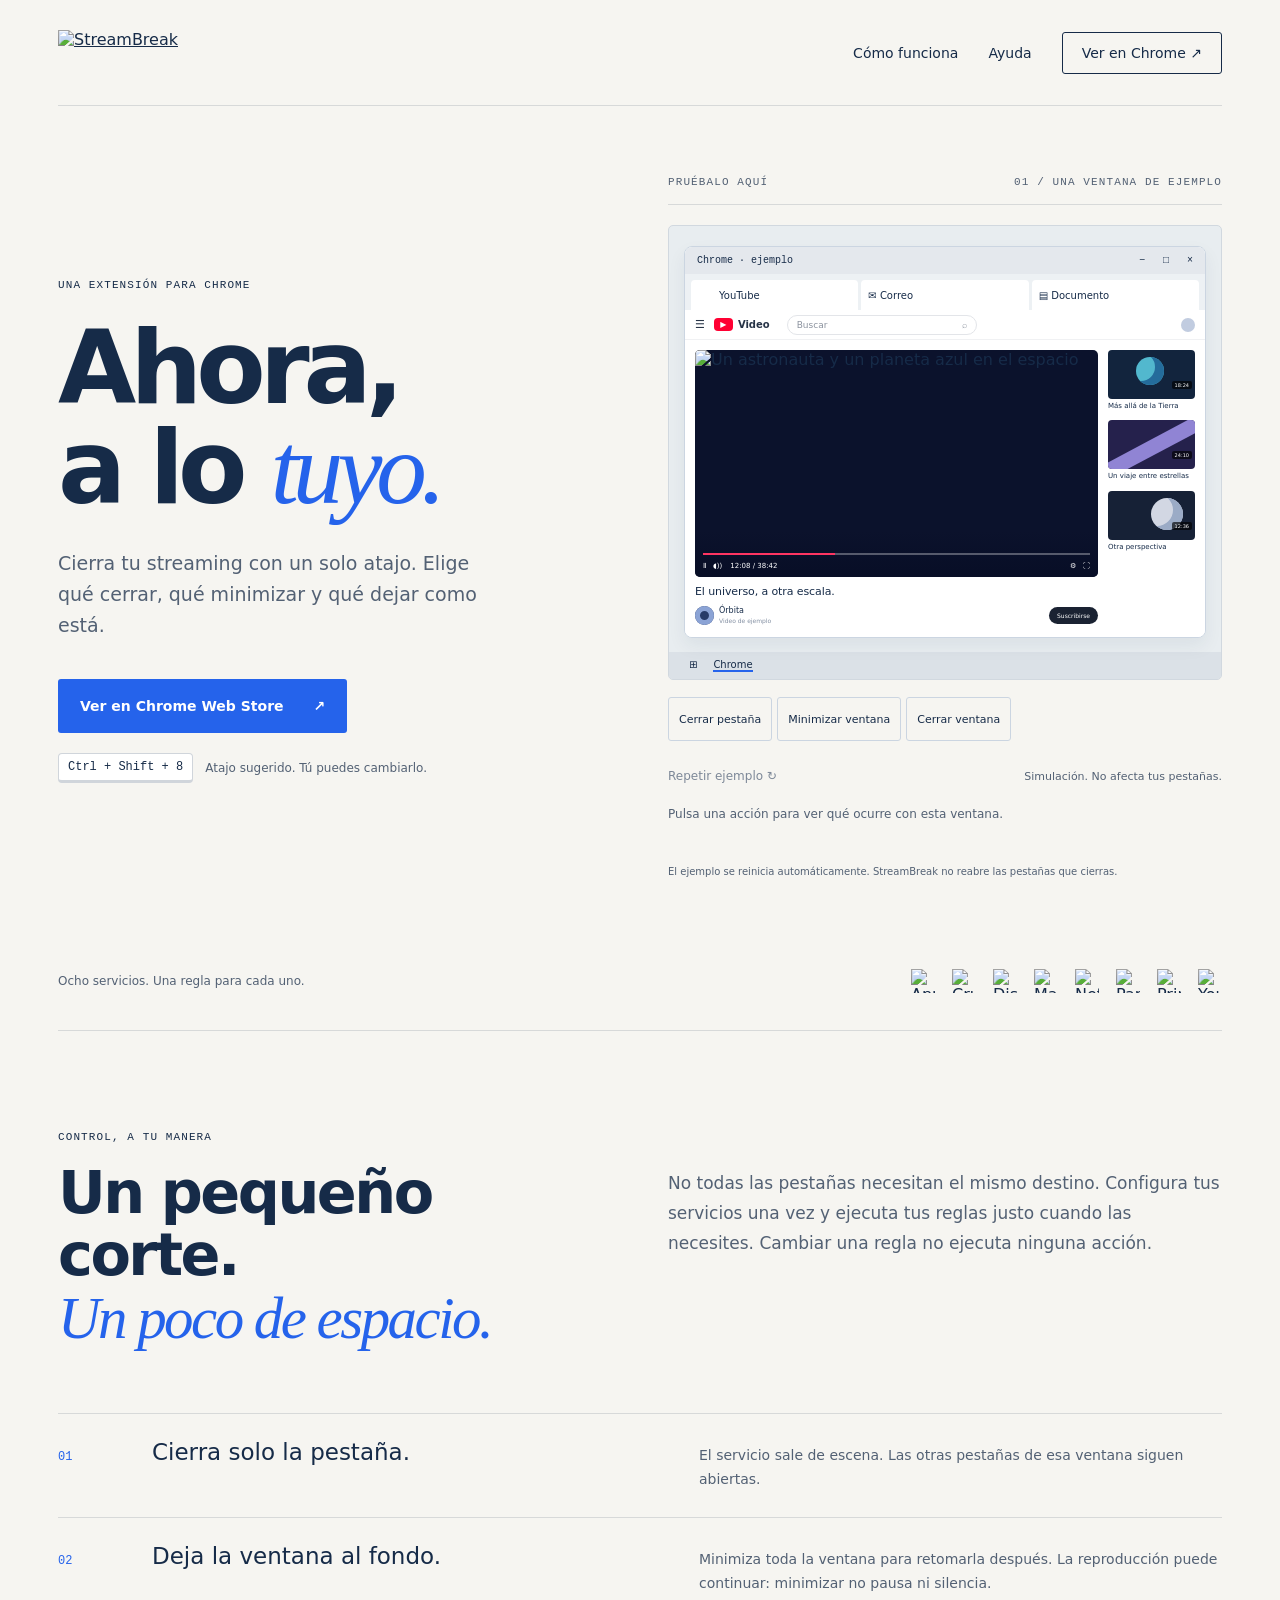
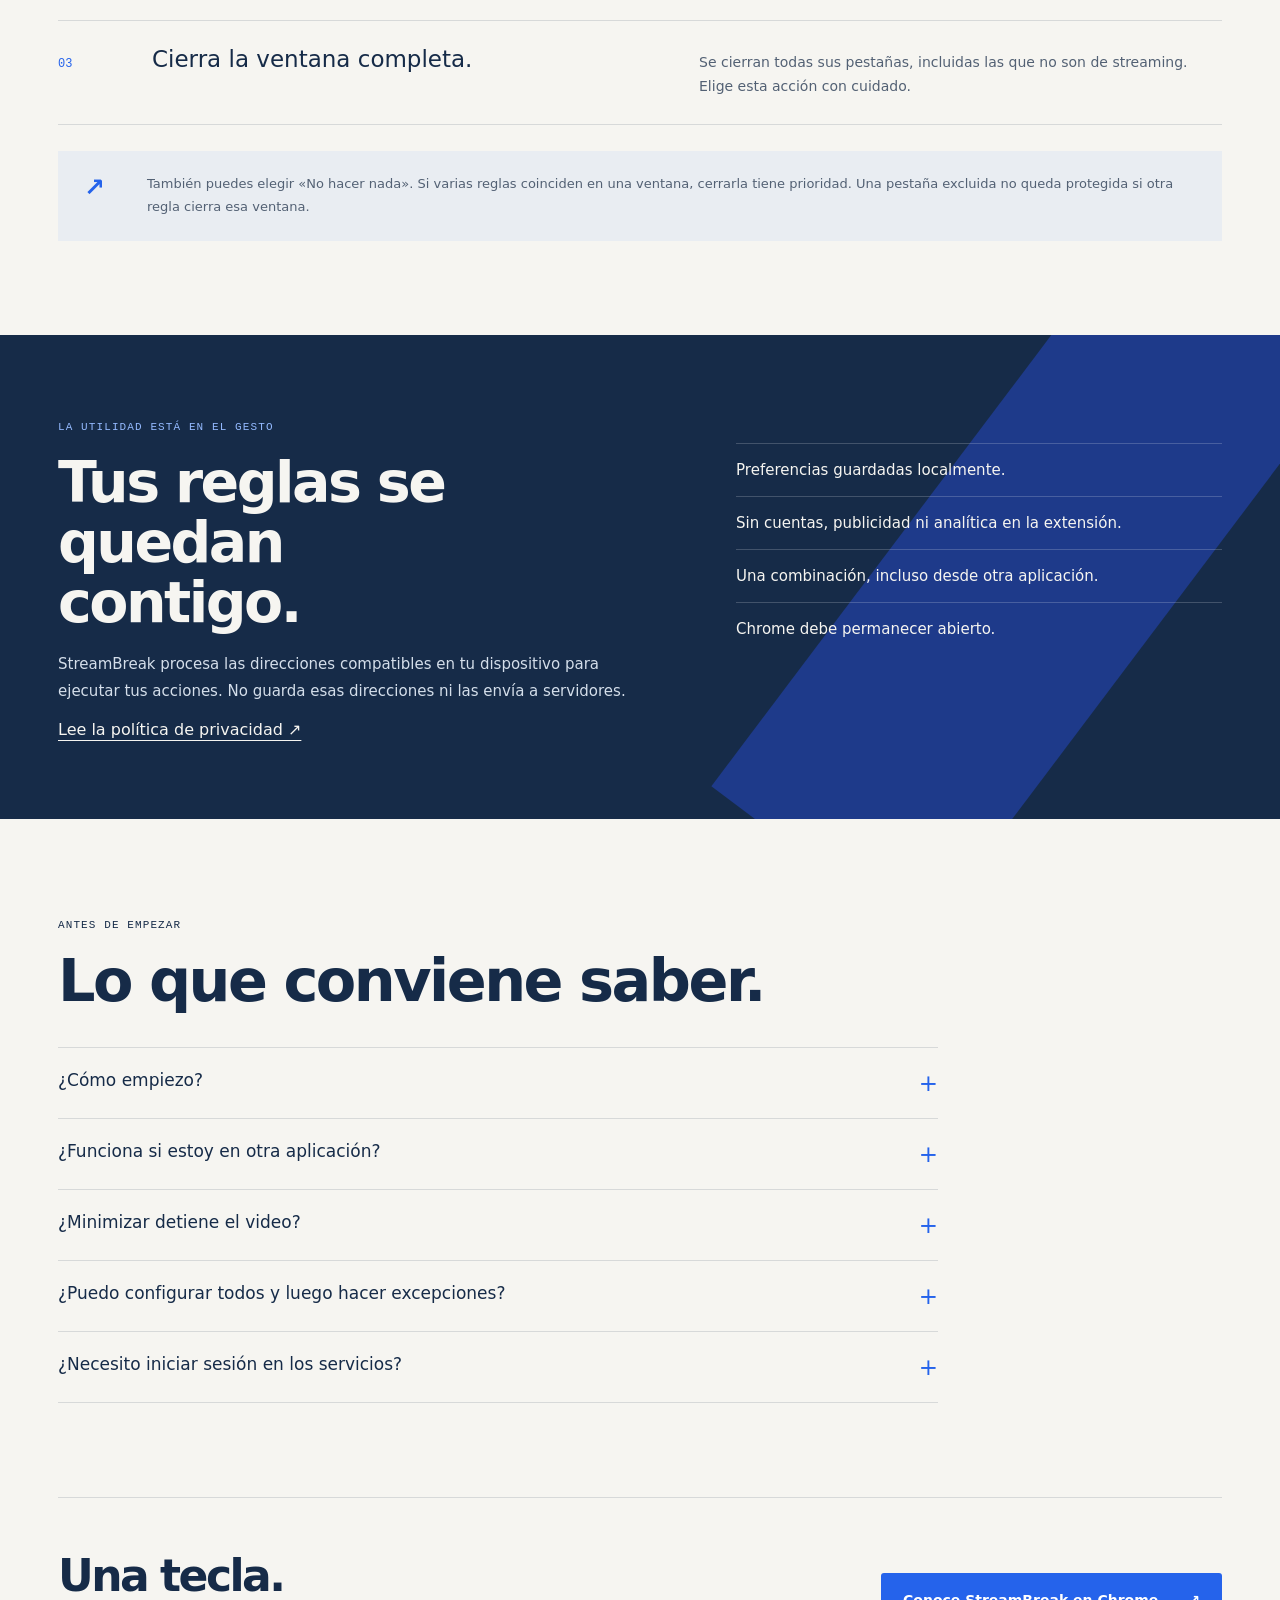
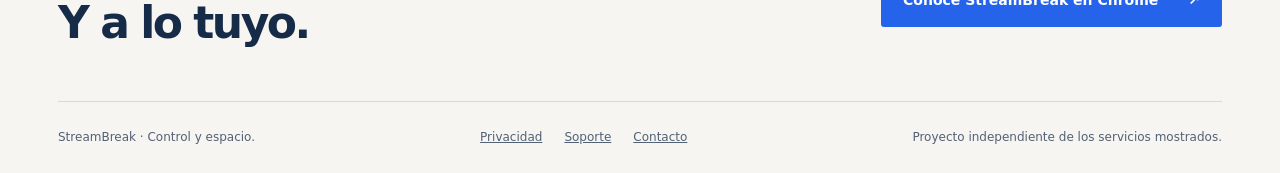
==== index.html @ 2e1f5b07 "Add files via upload" ====
<!doctype html><html lang="es"><head><meta charset="utf-8"><meta name="viewport" content="width=device-width,initial-scale=1"><title>StreamBreak, cierra tu streaming con un solo atajo</title><meta name="description" content="Configura qué pestañas de streaming cerrar y qué ventanas minimizar. Ejecuta tus reglas con un solo atajo en Chrome."><meta property="og:title" content="StreamBreak. Ahora, a lo tuyo."><meta property="og:description" content="Cierra tu streaming con un solo atajo. Tú decides qué pasa con cada servicio."><meta property="og:type" content="website"><meta property="og:image" content="https://streambreak.ripelinden2.chatgpt.site/assets/social.png"><link rel="canonical" href="https://streambreak.ripelinden2.chatgpt.site/"><link rel="icon" href="/assets/favicon.svg" type="image/svg+xml"><link rel="stylesheet" href="/styles.css"><script src="/app.js" defer></script></head><body><a class="skip" href="#contenido">Saltar al contenido</a><div class="wrap"><header class="nav"><a class="brand" href="/" aria-label="StreamBreak, inicio"><img src="/assets/logo.png" width="1200" height="206" alt="StreamBreak"></a><nav class="nav-links" aria-label="Navegación principal"><a href="#como-funciona">Cómo funciona</a><a href="/soporte/">Ayuda</a><a class="nav-cta" href="https://chromewebstore.google.com/detail/streambreak/hneagebokajjgkgkiedidfomepabjmfc?hl=es" target="_blank" rel="noopener">Ver en Chrome ↗</a></nav></header><main id="contenido"><section class="hero"><div><span class="eyebrow">Una extensión para Chrome</span><h1>Ahora,<br>a lo <em>tuyo.</em></h1><p class="lead">Cierra tu streaming con un solo atajo. Elige qué cerrar, qué minimizar y qué dejar como está.</p><a class="cta" href="https://chromewebstore.google.com/detail/streambreak/hneagebokajjgkgkiedidfomepabjmfc?hl=es" target="_blank" rel="noopener">Ver en Chrome Web Store <span aria-hidden="true">↗</span></a><div class="keyline"><kbd>Ctrl + Shift + 8</kbd><span>Atajo sugerido. Tú puedes cambiarlo.</span></div></div><div class="demo" aria-label="Demostración ilustrativa de las acciones"><div class="demo-caption"><span class="eyebrow">Pruébalo aquí</span><span class="eyebrow">01 / una ventana de ejemplo</span></div><div class="stage" id="stage"><div class="browser-window"><div class="browser-top"><span>Chrome · ejemplo</span><span aria-hidden="true">− &nbsp; □ &nbsp; ×</span></div><div class="browser-tabs"><span class="stream-tab"><img src="/assets/services/youtube.png" alt="">YouTube</span><span>✉ Correo</span><span>▤ Documento</span></div><div class="browser-content"><div class="watch-ui"><div class="watch-toolbar" aria-hidden="true"><span class="watch-menu">☰</span><span class="watch-mark">▶</span><b>Video</b><span class="watch-search">Buscar <i>⌕</i></span><span class="watch-avatar"></span></div><div class="watch-layout"><div class="watch-main"><div class="video-player" role="img" aria-label="Ilustración estática de un video sobre el espacio"><img class="space-scene" src="/assets/space-scene.svg" alt="Un astronauta y un planeta azul en el espacio"><div class="player-controls" aria-hidden="true"><span class="playback-progress"></span><div><span>Ⅱ &nbsp; ◖))</span><span>12:08 / 38:42</span><span class="player-settings">⚙ &nbsp; ⛶</span></div></div></div><strong class="video-title">El universo, a otra escala.</strong><div class="video-channel"><span class="channel-avatar"></span><span>Órbita <small>Video de ejemplo</small></span><span class="subscribe">Suscribirse</span></div></div><div class="recommendations" aria-hidden="true"><div><span class="mini-thumb planet-thumb"></span><b>Más allá de la Tierra</b><small>18:24</small></div><div><span class="mini-thumb wave-thumb"></span><b>Un viaje entre estrellas</b><small>24:10</small></div><div><span class="mini-thumb moon-thumb"></span><b>Otra perspectiva</b><small>12:36</small></div></div></div></div><div class="mail-ui"><div class="mail-top"><span class="mail-icon">✉</span><b>Tu correo</b><span>Buscar en el correo</span></div><div class="mail-message"><span></span><div><b>Tu día sigue aquí.</b><p>El correo y el documento permanecen abiertos.</p></div></div><div class="mail-line"></div><div class="mail-line short"></div><div class="mail-line"></div></div></div></div><div class="stage-closed">Se cerró la ventana completa.</div><div class="stage-bar"><span aria-hidden="true">⊞</span><span class="chrome-dot">Chrome</span></div></div><div class="demo-actions" role="group" aria-label="Elige una acción de ejemplo"><button type="button" data-action="closeTabs" aria-pressed="false">Cerrar pestaña</button><button type="button" data-action="minimize" aria-pressed="false">Minimizar ventana</button><button type="button" data-action="closeWindows" aria-pressed="false">Cerrar ventana</button></div><div class="demo-run"><button id="replay-action" type="button" disabled>Repetir ejemplo ↻</button><span>Simulación. No afecta tus pestañas.</span></div><p id="demo-result" role="status" aria-live="polite">Pulsa una acción para ver qué ocurre con esta ventana.</p><p class="demo-reset-help">El ejemplo se reinicia automáticamente. StreamBreak no reabre las pestañas que cierras.</p></div></section><div class="service-line"><p>Ocho servicios. Una regla para cada uno.</p><div class="service-icons" aria-label="Servicios compatibles"><img src="/assets/services/apple.png" alt="Apple TV+" title="Apple TV+"><img src="/assets/services/crunchyroll.png" alt="Crunchyroll" title="Crunchyroll"><img src="/assets/services/disney.png" alt="Disney+" title="Disney+"><img src="/assets/services/max.png" alt="Max / HBO Max" title="Max / HBO Max"><img src="/assets/services/netflix.png" alt="Netflix" title="Netflix"><img src="/assets/services/paramount.png" alt="Paramount+" title="Paramount+"><img src="/assets/services/prime.png" alt="Prime Video" title="Prime Video"><img src="/assets/services/youtube.png" alt="YouTube" title="YouTube"></div></div><section class="section" id="como-funciona"><div class="section-title"><div><span class="eyebrow">Control, a tu manera</span><h2>Un pequeño corte.<br><em>Un poco de espacio.</em></h2></div><p>No todas las pestañas necesitan el mismo destino. Configura tus servicios una vez y ejecuta tus reglas justo cuando las necesites. Cambiar una regla no ejecuta ninguna acción.</p></div><div class="rule-list"><div class="rule"><span class="number">01</span><h3>Cierra solo la pestaña.</h3><p>El servicio sale de escena. Las otras pestañas de esa ventana siguen abiertas.</p></div><div class="rule"><span class="number">02</span><h3>Deja la ventana al fondo.</h3><p>Minimiza toda la ventana para retomarla después. La reproducción puede continuar: minimizar no pausa ni silencia.</p></div><div class="rule"><span class="number">03</span><h3>Cierra la ventana completa.</h3><p>Se cierran todas sus pestañas, incluidas las que no son de streaming. Elige esta acción con cuidado.</p></div></div><aside class="honesty"><b aria-hidden="true">↗</b><p>También puedes elegir «No hacer nada». Si varias reglas coinciden en una ventana, cerrarla tiene prioridad. Una pestaña excluida no queda protegida si otra regla cierra esa ventana.</p></aside></section></main></div><section class="dark-band" aria-labelledby="privacy-title"><div class="wrap dark-inner"><div><span class="eyebrow">La utilidad está en el gesto</span><h2 id="privacy-title">Tus reglas se quedan contigo.</h2><p>StreamBreak procesa las direcciones compatibles en tu dispositivo para ejecutar tus acciones. No guarda esas direcciones ni las envía a servidores.</p><a href="/privacidad/">Lee la política de privacidad ↗</a></div><ul class="privacy-points"><li>Preferencias guardadas localmente.</li><li>Sin cuentas, publicidad ni analítica en la extensión.</li><li>Una combinación, incluso desde otra aplicación.</li><li>Chrome debe permanecer abierto.</li></ul></div></section><div class="wrap"><section class="section faq" aria-labelledby="faq-title"><span class="eyebrow">Antes de empezar</span><h2 id="faq-title">Lo que conviene saber.</h2><details><summary>¿Cómo empiezo?</summary><p>Instala StreamBreak desde Chrome Web Store, abre su configuración y elige al menos una acción. Inicialmente los servicios están en «No hacer nada». Las reglas se guardan automáticamente. Después usa «Ejecutar ahora» o tu atajo.</p></details><details><summary>¿Funciona si estoy en otra aplicación?</summary><p>Sí, con el atajo configurado como «Global» en Chrome. Desde StreamBreak pulsa «Cambiar en Chrome», busca la extensión y revisa la combinación y su alcance. Chrome tiene que seguir abierto y la combinación no debe estar ocupada por otro programa.</p></details><details><summary>¿Minimizar detiene el video?</summary><p>No. Minimizar oculta la ventana, pero no pausa ni silencia la reproducción. Para cerrar las pestañas del servicio, elige «Cerrar pestañas».</p></details><details><summary>¿Puedo configurar todos y luego hacer excepciones?</summary><p>Sí. «Aplicar a los 8» reemplaza las reglas actuales por una acción común. Después puedes ajustar cada servicio. «Deshacer» restaura el cambio general y conserva los ajustes individuales posteriores.</p></details><details><summary>¿Necesito iniciar sesión en los servicios?</summary><p>No para configurar ni probar StreamBreak. La extensión identifica servicios por sus direcciones, aunque no se esté reproduciendo un video. Para ver contenido, cada servicio mantiene sus propios requisitos.</p></details></section><section class="final"><h2>Una tecla.<br>Y a lo tuyo.</h2><a class="cta" href="https://chromewebstore.google.com/detail/streambreak/hneagebokajjgkgkiedidfomepabjmfc?hl=es" target="_blank" rel="noopener">Conoce StreamBreak en Chrome <span aria-hidden="true">↗</span></a></section><footer class="footer"><span>StreamBreak · Control y espacio.</span><nav aria-label="Información"><a href="/privacidad/">Privacidad</a><a href="/soporte/">Soporte</a><a href="mailto:josue.luna.gamboa@gmail.com">Contacto</a></nav><span>Proyecto independiente de los servicios mostrados.</span></footer></div></body></html>
---- styles.css ----
:root{--paper:#f6f5f1;--ink:#162b48;--muted:#536174;--blue:#2563eb;--line:#d7d9d9;--white:#fff;--max:1240px;font-family:Inter,"Segoe UI",system-ui,sans-serif;color:var(--ink);background:var(--paper);font-synthesis:none}*{box-sizing:border-box}html{scroll-behavior:smooth;scroll-padding-top:24px}body{margin:0}a{color:inherit}button{font:inherit;cursor:pointer}a:focus-visible,button:focus-visible,summary:focus-visible{outline:3px solid #2563eb;outline-offset:5px}.wrap{max-width:var(--max);margin:auto;padding-inline:38px}.skip{position:fixed;left:15px;top:-70px;z-index:20;padding:14px;background:white}.skip:focus{top:15px}.nav{min-height:106px;display:flex;align-items:center;justify-content:space-between;gap:24px;border-bottom:1px solid var(--line)}.brand{display:block}.brand img{display:block;width:260px;height:auto}.nav-links{display:flex;gap:30px;align-items:center;font-size:14px}.nav-links a{text-decoration:none}.nav-links a:hover{text-decoration:underline}.nav-links .nav-cta{border:1px solid var(--ink);padding:12px 19px;border-radius:3px}.eyebrow{font-family:ui-monospace,monospace;letter-spacing:1.1px;text-transform:uppercase;font-size:11px;font-weight:500}.hero{padding:70px 0 58px;display:grid;grid-template-columns:1fr 1fr;gap:56px;align-items:center}.hero h1{font-size:clamp(60px,7.9vw,108px);letter-spacing:-6px;line-height:.99;font-weight:650;margin:26px 0 28px}.hero h1 em{font-family:Georgia,serif;font-weight:400;color:var(--blue)}.lead{font-size:19px;line-height:1.65;max-width:435px;color:var(--muted)}.cta{display:inline-flex;align-items:center;justify-content:center;gap:30px;background:var(--blue);color:white;text-decoration:none;padding:18px 22px;font-size:14px;font-weight:600;border-radius:3px;min-height:54px}.hero .cta{margin-top:18px}.cta:hover{background:#1e40af}.small{font-size:12px;line-height:1.65;color:var(--muted)}.keyline{margin-top:20px;display:flex;align-items:center;gap:12px;font-size:12px;color:var(--muted)}kbd{font:12px ui-monospace,monospace;padding:6px 9px;background:white;border:1px solid #d0d5db;border-bottom-width:3px;border-radius:4px;color:var(--ink)}.demo{position:relative;min-width:0}.demo-caption{display:flex;justify-content:space-between;border-bottom:1px solid var(--line);padding-bottom:16px;margin-bottom:20px;color:var(--muted)}.stage{height:326px;position:relative;overflow:hidden;border:1px solid #d1d8df;background:#e8edf0;padding:25px 20px 42px;border-radius:5px}.browser-window{position:relative;background:#fff;border:1px solid #cbd5e1;height:250px;border-radius:8px;overflow:hidden;transform-origin:center bottom;transition:transform .6s,opacity .6s;z-index:2;box-shadow:0 8px 18px #162b4810}.browser-top{height:27px;padding:8px 12px;font:10px ui-monospace,monospace;background:#e4e8ed;display:flex;justify-content:space-between}.browser-tabs{display:flex;gap:3px;padding:6px 6px 0;background:#edf1f4;height:36px}.browser-tabs span{background:white;border-radius:4px 4px 0 0;flex:1;display:flex;align-items:center;gap:7px;padding:7px;font-size:10px;white-space:nowrap;overflow:hidden}.browser-tabs img{width:14px;height:14px;object-fit:contain}.browser-content{padding:30px 20px;display:flex;align-items:center;gap:20px}.poster{width:92px;height:105px;background:#162b48;position:relative;flex-shrink:0;overflow:hidden}.poster:before,.poster:after{content:'';position:absolute;width:100px;height:36px;background:#60a5fa;transform:rotate(-36deg);left:-25px;top:20px}.poster:after{background:#2563eb;left:28px;top:64px}.browser-content strong{font-size:20px;line-height:1.3;font-weight:500}.browser-content p{font-size:11px;color:var(--muted)}.stage-bar{position:absolute;bottom:0;left:0;width:100%;height:27px;background:#dbe1e7;font-size:10px;padding:7px 20px;display:flex;gap:16px}.chrome-dot{border-bottom:2px solid #2563eb;padding-bottom:2px}.stage-closed{position:absolute;inset:130px 0 auto;text-align:center;color:var(--muted);opacity:0;transition:opacity .3s}.stage[data-done=closeTabs] .stream-tab{display:none}.stage[data-done=closeTabs] .poster{background:#e8edf0}.stage[data-done=closeTabs] .poster:before,.stage[data-done=closeTabs] .poster:after{display:none}.stage[data-done=minimize] .browser-window{transform:translateY(170px) scale(.15);opacity:0}.stage[data-done=closeWindows] .browser-window{opacity:0;transform:scale(.94);pointer-events:none}.stage[data-done=closeWindows] .chrome-dot{visibility:hidden}.stage[data-done=closeWindows] .stage-closed{opacity:1}.demo-actions{display:flex;gap:5px;margin-top:17px;flex-wrap:wrap}.demo-actions button{border:1px solid #cbd5e1;background:transparent;color:var(--ink);padding:10px;font-size:11px;min-height:40px;border-radius:3px}.demo-actions button[aria-pressed=true]{background:var(--ink);color:white;border-color:var(--ink)}.demo-run{display:flex;align-items:center;justify-content:space-between;margin-top:13px;gap:14px}.demo-run button{border:0;background:none;text-decoration:underline;text-underline-offset:4px;color:var(--blue);font-size:12px;min-height:44px;padding:8px 0}.demo-run span{font-size:11px;color:var(--muted)}#demo-result{min-height:51px;font-size:12px;line-height:1.6;color:var(--muted);margin:7px 0 0}.service-line{padding:24px 0 30px;display:flex;align-items:center;justify-content:space-between;gap:24px;border-bottom:1px solid var(--line)}.service-icons{display:flex;gap:17px;align-items:center;flex-wrap:wrap}.service-icons img{width:24px;height:24px;object-fit:contain}.service-line p{font-size:12px;color:var(--muted)}.section{padding-block:94px}.section-title{display:grid;grid-template-columns:1fr 1fr;gap:56px;align-items:start;margin-bottom:45px}h2{font-size:clamp(36px,4.6vw,60px);line-height:1.06;letter-spacing:-2.5px;font-weight:550;margin:18px 0}h2 em{font-family:Georgia,serif;color:var(--blue);font-weight:400}.section-title p{font-size:17px;line-height:1.75;color:var(--muted);margin-top:44px}.rule-list{border-top:1px solid var(--line)}.rule{display:grid;grid-template-columns:70px 1fr 1fr;gap:24px;border-bottom:1px solid var(--line);padding:25px 0;align-items:baseline}.rule .number{font:12px ui-monospace,monospace;color:var(--blue)}.rule h3{font-size:23px;font-weight:500;margin:0}.rule p{font-size:14px;line-height:1.7;color:var(--muted);margin:0}.honesty{display:grid;grid-template-columns:48px 1fr;gap:15px;background:#e9edf2;padding:22px 26px;margin-top:26px}.honesty b{font-size:25px;color:var(--blue)}.honesty p{font-size:13px;line-height:1.75;margin:0;color:var(--muted)}.dark-band{background:#162b48;color:#f6f5f1;position:relative;overflow:hidden}.dark-band:after{content:'';width:260px;height:900px;position:absolute;background:#1e3a8a;right:5%;top:-280px;transform:rotate(37deg);pointer-events:none}.dark-inner{position:relative;z-index:1;display:grid;grid-template-columns:1.2fr 1fr;gap:95px;padding-block:80px}.dark-band h2{font-size:57px;max-width:480px}.dark-band p{color:#d4deea;font-size:15px;line-height:1.8}.dark-band .eyebrow{color:#94baff}.dark-band a{text-underline-offset:5px}.privacy-points{list-style:none;margin:28px 0 0;padding:0}.privacy-points li{border-top:1px solid #ffffff30;padding:17px 0;font-size:15px}.faq{max-width:880px}.faq h2{margin-bottom:35px}.faq details{border-top:1px solid var(--line);padding:22px 0}.faq details:last-child{border-bottom:1px solid var(--line)}summary{font-size:17px;cursor:pointer;list-style:none;display:flex;justify-content:space-between;gap:25px}summary:after{content:'+';color:var(--blue);font-size:23px}details[open] summary:after{content:'−'}details p{font-size:15px;line-height:1.8;color:var(--muted);max-width:740px}.final{display:flex;align-items:center;justify-content:space-between;gap:40px;border-top:1px solid var(--line);padding-block:55px}.final h2{font-size:44px;margin:0}.footer{border-top:1px solid var(--line);padding-block:28px;display:flex;justify-content:space-between;align-items:center;gap:25px;flex-wrap:wrap;font-size:12px;color:var(--muted)}.footer nav{display:flex;gap:22px}.legal{max-width:800px;padding-block:55px 85px}.legal h1{font-size:52px;line-height:1.1;letter-spacing:-2px}.legal h2{font-size:24px;letter-spacing:-.6px;margin-top:35px}.legal p,.legal li{font-size:16px;line-height:1.85;color:var(--muted)}.legal a{overflow-wrap:anywhere}.support-link{display:inline-block;margin:20px 0;background:#e8edf4;padding:18px 23px;text-decoration:none;color:var(--ink)}
@media(max-width:900px){.hero{gap:28px}.hero h1{letter-spacing:-3px}.wrap{padding-inline:25px}.nav-links{gap:18px}.nav-links .nav-cta{display:none}.brand img{width:220px}.browser-content{padding:25px 12px;gap:12px}.browser-content strong{font-size:17px}.poster{width:70px}.dark-inner{gap:35px}.dark-band h2{font-size:44px}.demo-actions button{padding:8px;font-size:10px}}
@media(max-width:680px){.wrap{padding-inline:22px}.nav{min-height:88px;gap:15px}.brand img{width:205px}.nav-links{gap:16px;font-size:12px}.nav-links a:first-child{display:none}.hero{grid-template-columns:1fr;padding-top:40px;gap:38px}.hero h1{font-size:77px;letter-spacing:-4px;margin-top:22px}.lead{font-size:17px}.demo-caption{margin-top:4px}.service-line{align-items:flex-start;flex-direction:column;gap:10px}.service-icons{gap:18px}.service-icons img{width:22px;height:22px}.section{padding-block:62px}.section-title{grid-template-columns:1fr;gap:0;margin-bottom:28px}.section-title p{margin-top:8px;font-size:16px}.rule{grid-template-columns:35px 1fr;gap:10px;padding-block:23px}.rule p{grid-column:2}.rule h3{font-size:21px}.dark-inner{grid-template-columns:1fr;gap:25px;padding-block:60px}.dark-band h2{font-size:46px}.dark-band:after{right:-160px;opacity:.5}.final{align-items:flex-start;flex-direction:column;gap:28px}.final h2{font-size:38px}.footer{align-items:flex-start}.footer nav{gap:18px}.legal h1{font-size:40px}.honesty{grid-template-columns:24px 1fr;padding:20px 16px}}
@media(prefers-reduced-motion:reduce){html{scroll-behavior:auto}.browser-window,.stage-closed{transition:none}}
kbd{white-space:nowrap;flex-shrink:0}.keyline>span{min-width:0}


/* A compact, illustrative video site. Original artwork, no remote media. */
.stage{height:414px;padding:20px 15px 40px}.browser-window{height:351px}.browser-content{display:block;padding:0;height:calc(100% - 63px);position:relative}.watch-ui{height:100%;background:#fff}.watch-toolbar{display:flex;align-items:center;gap:5px;height:30px;padding:0 10px;border-bottom:1px solid #f0f1f3;font-size:9px;color:#273447}.watch-menu{font-size:11px;margin-right:4px}.watch-mark{display:inline-grid;place-items:center;width:19px;height:13px;border-radius:4px;background:#f03;color:white;font-size:8px}.watch-toolbar b{font-weight:700;font-size:10px}.watch-search{display:flex;align-items:center;justify-content:space-between;border:1px solid #e3e5e9;border-radius:15px;color:#8b929e;padding:4px 9px;margin-left:12px;flex:1;max-width:190px}.watch-search i{font-style:normal}.watch-avatar{margin-left:auto;width:14px;height:14px;background:#c1cce0;border-radius:50%}.watch-layout{padding:10px;display:grid;grid-template-columns:minmax(0,1fr) 87px;gap:10px}.watch-main{min-width:0}.video-player{position:relative;aspect-ratio:16/9;overflow:hidden;border-radius:5px;background:#0b122c}.space-scene{display:block;width:100%;height:100%;object-fit:cover;transform-origin:60% 50%}.player-controls{position:absolute;bottom:0;left:0;right:0;background:linear-gradient(transparent,#070d25dd);padding:22px 8px 7px;color:#fff;font-size:7px}.player-controls>div{display:flex;gap:8px;align-items:center}.player-settings{margin-left:auto}.playback-progress{display:block;height:2px;margin-bottom:7px;background:#ffffff50;position:relative}.playback-progress:before{content:'';display:block;width:34%;height:2px;background:#ff3562}.video-title{display:block;font-size:11px!important;line-height:1.3!important;margin-top:8px;letter-spacing:-.1px}.video-channel{display:flex;align-items:center;gap:5px;font-size:8px;margin-top:7px}.channel-avatar{width:19px;height:19px;flex-shrink:0;border-radius:50%;background:#283c69;box-shadow:inset 0 0 0 5px #8ba3d5}.video-channel small{display:block;color:#8490a3;font-size:6px;margin-top:2px}.subscribe{font-size:6px;margin-left:auto;background:#1a2232;color:white;border-radius:12px;padding:5px 8px}.recommendations>div{position:relative;margin-bottom:9px}.mini-thumb{display:block;aspect-ratio:16/9;overflow:hidden;border-radius:4px;background:#12243d;position:relative}.planet-thumb:before{content:'';position:absolute;width:28px;height:28px;left:28px;top:7px;border-radius:50%;background:#52b8ce;box-shadow:inset -9px -4px #246c9b}.wave-thumb{background:#25214c}.wave-thumb:before{content:'';position:absolute;width:100px;height:15px;left:-6px;top:20px;background:#9084d4;transform:rotate(-28deg)}.moon-thumb{background:#162136}.moon-thumb:before{content:'';position:absolute;width:32px;height:32px;right:12px;top:7px;background:#d2d7e3;border-radius:50%;box-shadow:inset -10px -4px #9babc6}.recommendations b{font-size:7px;line-height:1.35;display:block;margin-top:3px;font-weight:500}.recommendations small{position:absolute;right:3px;top:31px;font-size:5px;background:#000a;padding:1px 3px;color:white;border-radius:2px}.mail-ui{display:none;padding:22px 18px;background:white;height:100%}.mail-top{display:flex;gap:7px;align-items:center;font-size:11px;padding-bottom:17px;border-bottom:1px solid #e8edf4}.mail-icon{font-size:18px;color:#2563eb}.mail-top>span:last-child{margin-left:auto;font-size:8px;color:#91a0b3;background:#f2f5f9;border-radius:8px;padding:7px 12px}.mail-message{display:flex;gap:12px;margin:22px 0}.mail-message>span{width:29px;height:29px;background:#dbeafe;border-radius:50%;flex-shrink:0}.mail-message b{font-size:14px}.mail-message p{font-size:10px;margin:5px 0;color:#64748b;line-height:1.5}.mail-line{height:7px;background:#edf1f6;width:88%;margin:11px 0 0 41px;max-width:calc(100% - 41px);border-radius:3px}.mail-line.short{width:57%}.stage[data-done=closeTabs] .watch-ui{display:none}.stage[data-done=closeTabs] .mail-ui{display:block}.stage[data-done] .space-scene{animation-play-state:paused}.stage-closed{inset:177px 0 auto}.browser-tabs>span:not(.stream-tab){transition:background .2s}.stage[data-done=closeTabs] .browser-tabs>span:nth-child(2){background:white}.demo-run button:disabled{color:#7d8898;text-decoration:none;cursor:default}.demo-actions button{min-height:44px}.browser-window{transition:transform .55s,opacity .55s}.demo-caption{gap:10px}.demo-caption .eyebrow:last-child{text-align:right}

@media(max-width:900px){.watch-layout{grid-template-columns:minmax(0,1fr) 68px;gap:7px;padding:8px}.watch-search{margin-left:5px}.video-title{font-size:10px!important}.subscribe{padding:4px 6px;font-size:5px}.recommendations small{top:22px}.stage{height:387px;padding:18px 12px 40px}.browser-window{height:326px}}
@media(max-width:680px){.stage{height:365px;padding:18px 10px 40px}.browser-window{height:304px}.watch-layout{grid-template-columns:minmax(0,1fr) 65px;gap:7px}.watch-toolbar{padding:0 8px}.watch-search{margin-left:5px}.mail-ui{padding:18px 12px}.mail-top>span:last-child{padding:6px}.mail-message p{font-size:9px}.stage-closed{inset:155px 0 auto}.demo-run{gap:10px}.demo-run span{font-size:10px}.demo-actions button{font-size:11px;padding:9px}.video-channel{gap:4px}.video-title{font-size:10px!important}}
@media(prefers-reduced-motion:reduce){.space-scene{animation:none}.browser-window{transition:none}.browser-tabs>span:not(.stream-tab){transition:none}}
@media(min-width:901px){.stage{height:455px}.browser-window{height:392px}}


.stage[data-restored] .browser-window{transition:none}.demo-reset-help{font-size:10px;line-height:1.6;color:var(--muted);margin:8px 0 0;max-width:470px}

/* Privacy shares the landing's editorial rhythm and warm surfaces. */
.privacy-page{padding-bottom:85px}.privacy-hero{display:grid;grid-template-columns:1.2fr 1fr;gap:80px;padding:76px 0 65px;border-bottom:1px solid var(--line);align-items:center}.privacy-hero h1{font-size:clamp(50px,6.5vw,84px);font-weight:600;line-height:1.05;letter-spacing:-4px;margin:24px 0}.privacy-hero h1 em{font-family:Georgia,serif;font-weight:400;color:var(--blue)}.privacy-updated{font-size:11px;color:var(--muted);line-height:1.8;max-width:350px}.privacy-intro>p:first-child{font-size:25px;font-weight:450;letter-spacing:-.5px;line-height:1.45;margin:0 0 20px}.privacy-intro .privacy-explainer{font-size:15px;line-height:1.8;color:var(--muted)}.privacy-intro>a{display:inline-block;margin-top:12px;font-size:13px;color:var(--blue);text-underline-offset:5px}.privacy-reading{display:grid;grid-template-columns:250px minmax(0,1fr);gap:90px;padding-top:50px}.privacy-index{align-self:start;position:sticky;top:35px;display:flex;flex-direction:column;gap:0}.privacy-index>.eyebrow{margin-bottom:22px;color:var(--muted)}.privacy-index a{display:flex;align-items:baseline;gap:14px;padding:12px 0;border-bottom:1px solid var(--line);text-decoration:none;font-size:12px;line-height:1.5}.privacy-index a:hover{color:var(--blue)}.privacy-index a>span{font:10px ui-monospace,monospace;color:var(--blue)}.privacy-document{max-width:720px}.privacy-section{padding-bottom:35px;margin-bottom:32px;border-bottom:1px solid var(--line);scroll-margin-top:35px}.privacy-section>.eyebrow{color:var(--blue)}.privacy-section h2{font-size:27px;letter-spacing:-.8px;line-height:1.2;margin:12px 0 20px}.privacy-section p{font-size:15px;line-height:1.9;color:var(--muted);margin:14px 0;overflow-wrap:anywhere}.privacy-document a{color:var(--blue);text-underline-offset:4px}.privacy-question{background:#e8edf2;padding:30px;border-left:3px solid var(--blue)}.privacy-question h2{font-size:34px;letter-spacing:-1px;margin:16px 0}.privacy-question p{font-size:14px;line-height:1.8;overflow-wrap:anywhere;color:var(--muted)}.privacy-support{display:inline-block;margin-top:10px;font-size:13px}
@media(max-width:900px){.privacy-hero{gap:35px}.privacy-reading{grid-template-columns:210px minmax(0,1fr);gap:40px}.privacy-intro>p:first-child{font-size:22px}}
@media(max-width:680px){.privacy-hero{grid-template-columns:1fr;gap:22px;padding:42px 0}.privacy-hero h1{font-size:57px;letter-spacing:-2.5px}.privacy-intro>p:first-child{font-size:22px}.privacy-reading{grid-template-columns:minmax(0,1fr);gap:40px;padding-top:30px}.privacy-index{position:static;display:grid;grid-template-columns:1fr 1fr;gap:0 18px}.privacy-index>.eyebrow{grid-column:1/-1;margin-bottom:12px}.privacy-index a{font-size:11px;gap:9px}.privacy-section h2{font-size:25px}.privacy-section p{font-size:14px;line-height:1.85}.privacy-question{padding:23px 20px}.privacy-question h2{font-size:30px}}
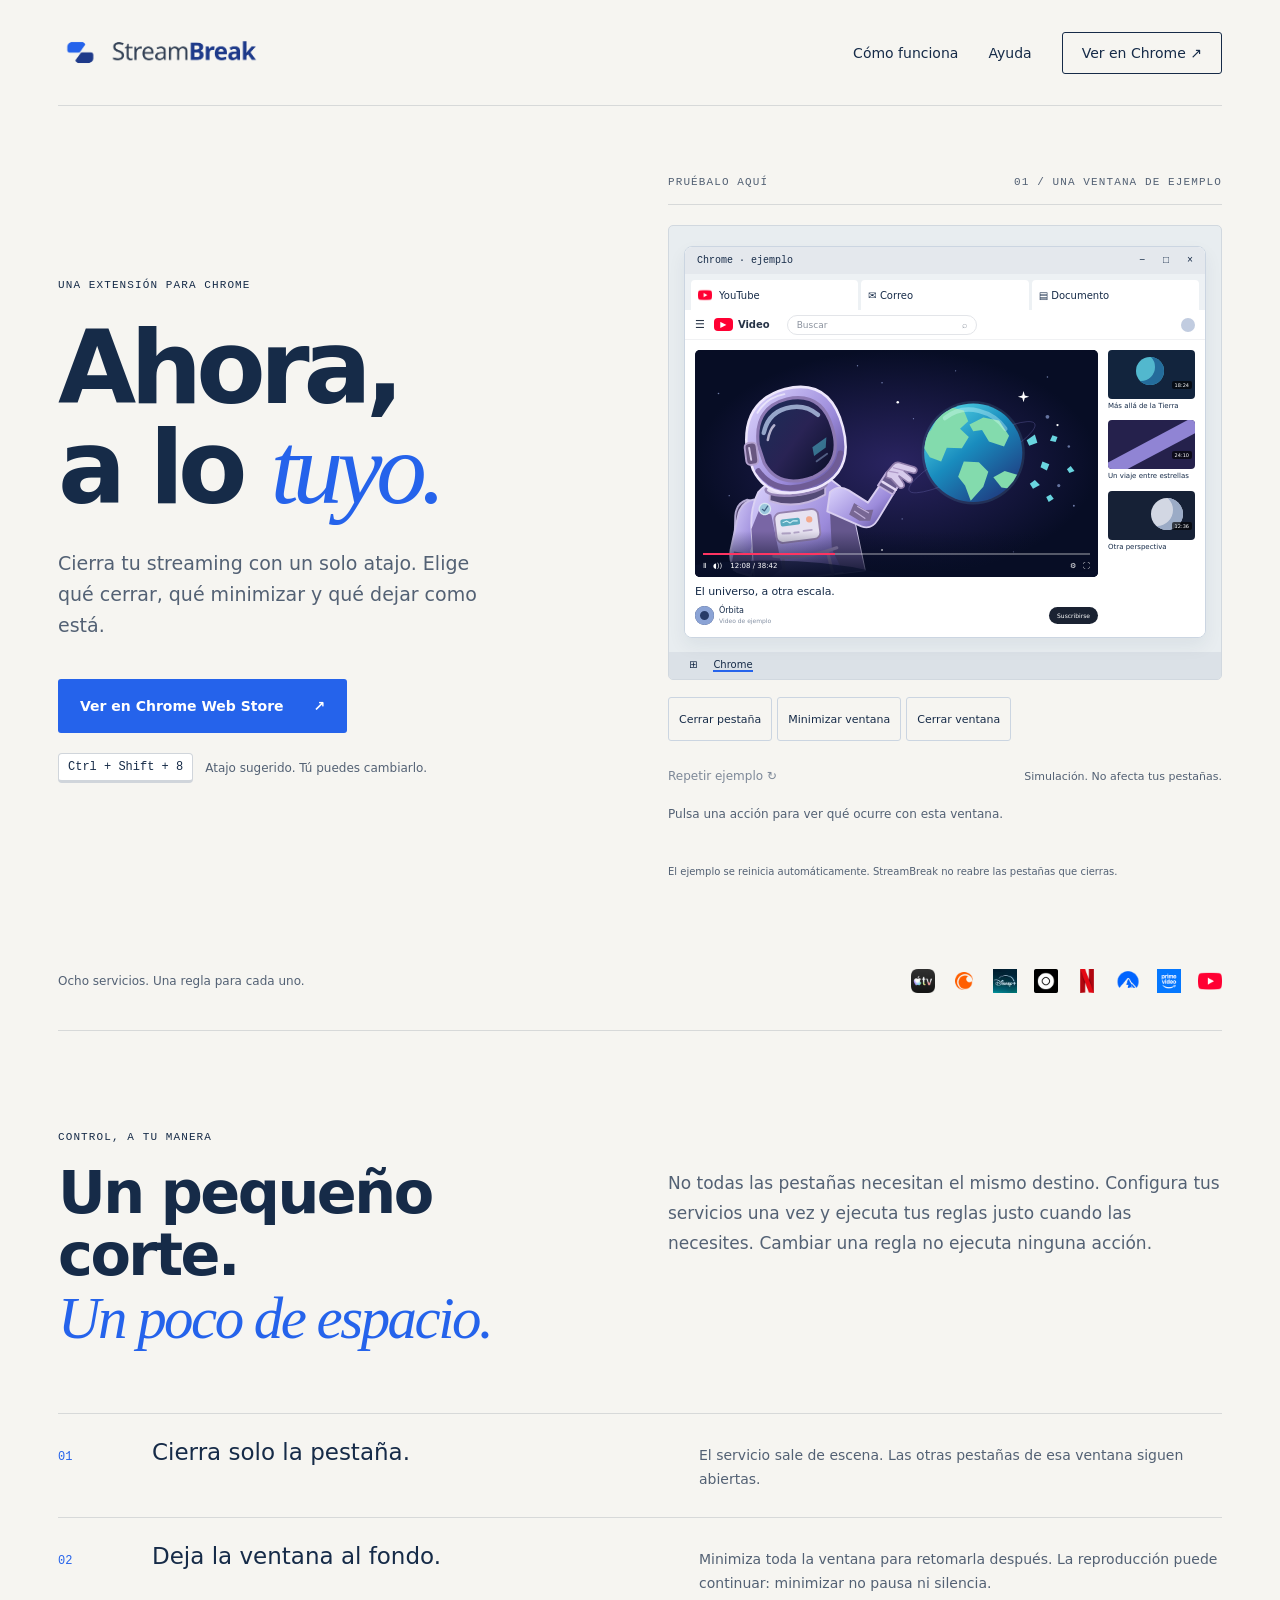
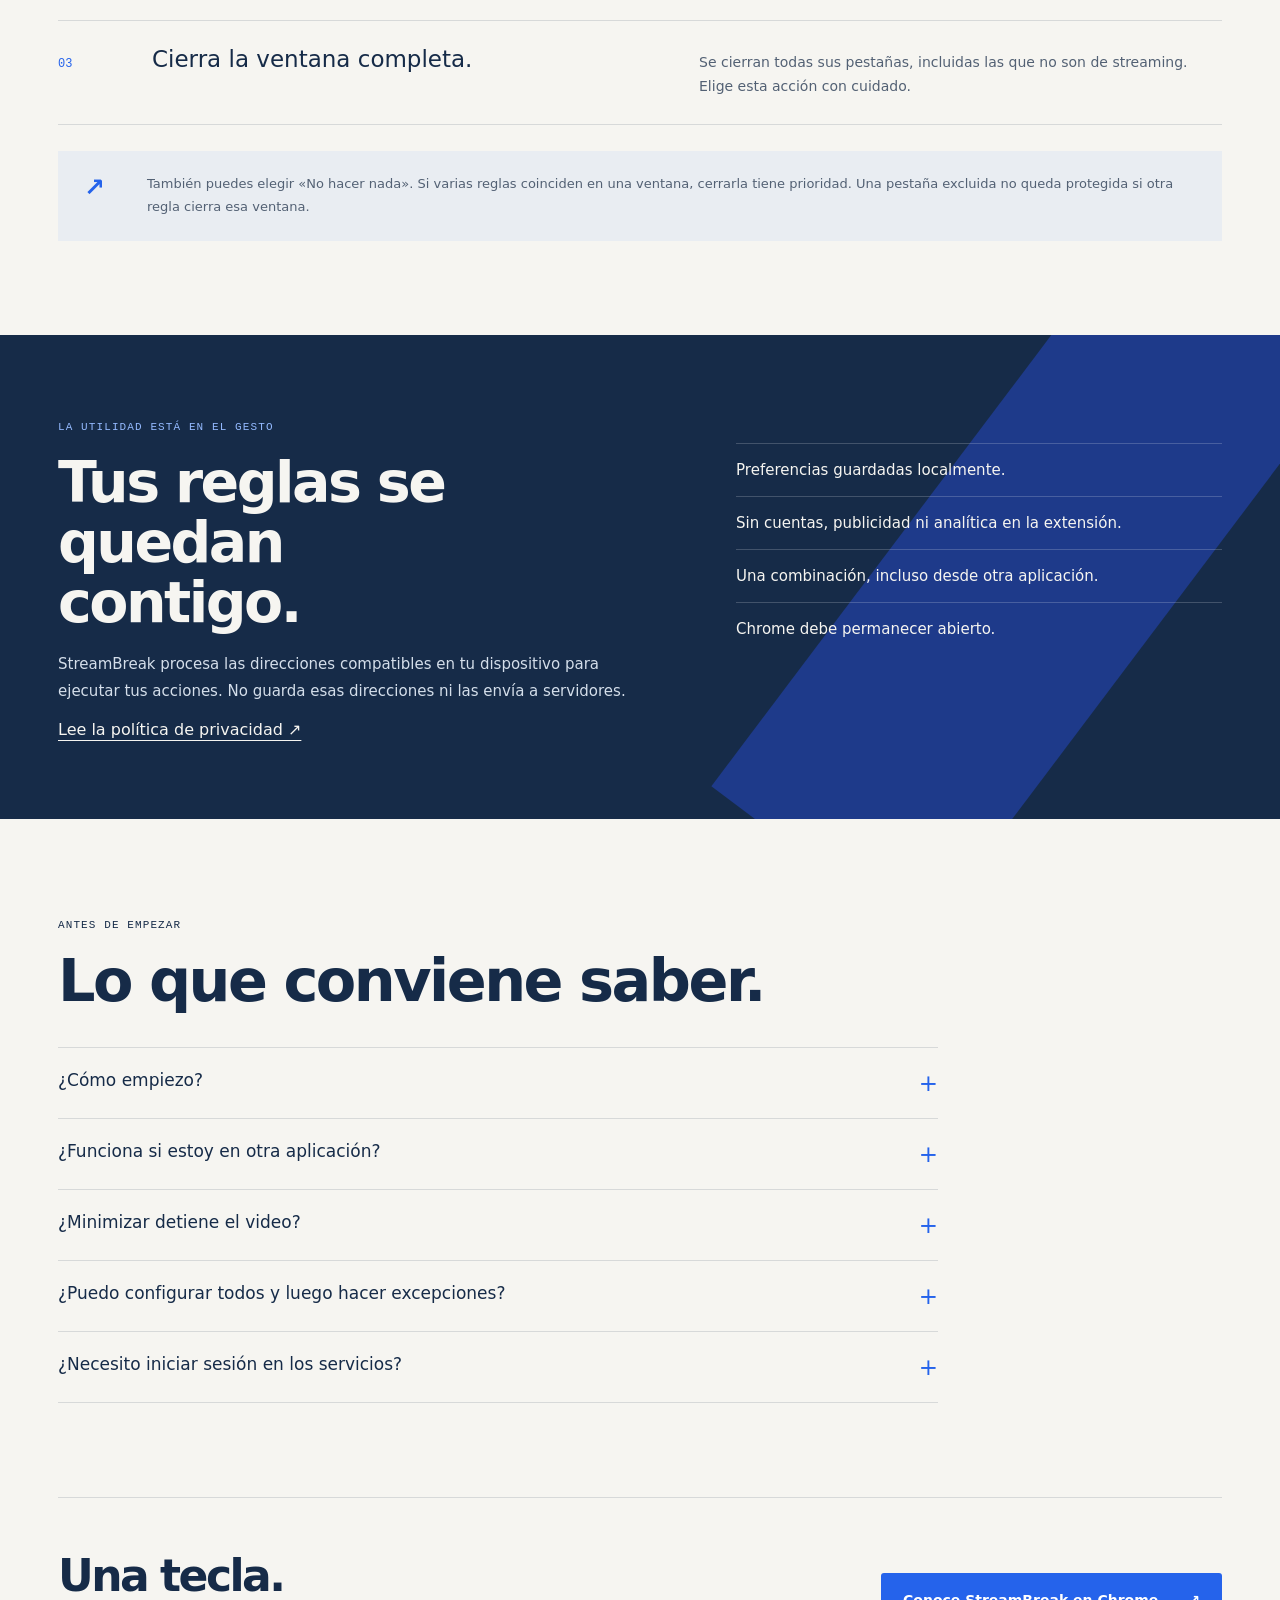
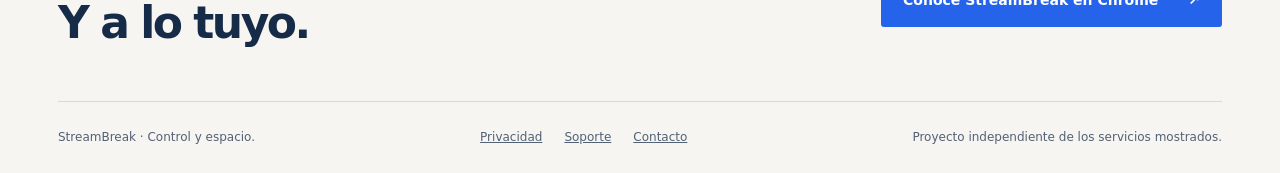
==== commit 6371de1b: "Adaptar sitio para GitHub Pages" ====
--- a/index.html
+++ b/index.html
@@ -1 +1 @@
-<!doctype html><html lang="es"><head><meta charset="utf-8"><meta name="viewport" content="width=device-width,initial-scale=1"><title>StreamBreak, cierra tu streaming con un solo atajo</title><meta name="description" content="Configura qué pestañas de streaming cerrar y qué ventanas minimizar. Ejecuta tus reglas con un solo atajo en Chrome."><meta property="og:title" content="StreamBreak. Ahora, a lo tuyo."><meta property="og:description" content="Cierra tu streaming con un solo atajo. Tú decides qué pasa con cada servicio."><meta property="og:type" content="website"><meta property="og:image" content="https://streambreak.ripelinden2.chatgpt.site/assets/social.png"><link rel="canonical" href="https://streambreak.ripelinden2.chatgpt.site/"><link rel="icon" href="/assets/favicon.svg" type="image/svg+xml"><link rel="stylesheet" href="/styles.css"><script src="/app.js" defer></script></head><body><a class="skip" href="#contenido">Saltar al contenido</a><div class="wrap"><header class="nav"><a class="brand" href="/" aria-label="StreamBreak, inicio"><img src="/assets/logo.png" width="1200" height="206" alt="StreamBreak"></a><nav class="nav-links" aria-label="Navegación principal"><a href="#como-funciona">Cómo funciona</a><a href="/soporte/">Ayuda</a><a class="nav-cta" href="https://chromewebstore.google.com/detail/streambreak/hneagebokajjgkgkiedidfomepabjmfc?hl=es" target="_blank" rel="noopener">Ver en Chrome ↗</a></nav></header><main id="contenido"><section class="hero"><div><span class="eyebrow">Una extensión para Chrome</span><h1>Ahora,<br>a lo <em>tuyo.</em></h1><p class="lead">Cierra tu streaming con un solo atajo. Elige qué cerrar, qué minimizar y qué dejar como está.</p><a class="cta" href="https://chromewebstore.google.com/detail/streambreak/hneagebokajjgkgkiedidfomepabjmfc?hl=es" target="_blank" rel="noopener">Ver en Chrome Web Store <span aria-hidden="true">↗</span></a><div class="keyline"><kbd>Ctrl + Shift + 8</kbd><span>Atajo sugerido. Tú puedes cambiarlo.</span></div></div><div class="demo" aria-label="Demostración ilustrativa de las acciones"><div class="demo-caption"><span class="eyebrow">Pruébalo aquí</span><span class="eyebrow">01 / una ventana de ejemplo</span></div><div class="stage" id="stage"><div class="browser-window"><div class="browser-top"><span>Chrome · ejemplo</span><span aria-hidden="true">− &nbsp; □ &nbsp; ×</span></div><div class="browser-tabs"><span class="stream-tab"><img src="/assets/services/youtube.png" alt="">YouTube</span><span>✉ Correo</span><span>▤ Documento</span></div><div class="browser-content"><div class="watch-ui"><div class="watch-toolbar" aria-hidden="true"><span class="watch-menu">☰</span><span class="watch-mark">▶</span><b>Video</b><span class="watch-search">Buscar <i>⌕</i></span><span class="watch-avatar"></span></div><div class="watch-layout"><div class="watch-main"><div class="video-player" role="img" aria-label="Ilustración estática de un video sobre el espacio"><img class="space-scene" src="/assets/space-scene.svg" alt="Un astronauta y un planeta azul en el espacio"><div class="player-controls" aria-hidden="true"><span class="playback-progress"></span><div><span>Ⅱ &nbsp; ◖))</span><span>12:08 / 38:42</span><span class="player-settings">⚙ &nbsp; ⛶</span></div></div></div><strong class="video-title">El universo, a otra escala.</strong><div class="video-channel"><span class="channel-avatar"></span><span>Órbita <small>Video de ejemplo</small></span><span class="subscribe">Suscribirse</span></div></div><div class="recommendations" aria-hidden="true"><div><span class="mini-thumb planet-thumb"></span><b>Más allá de la Tierra</b><small>18:24</small></div><div><span class="mini-thumb wave-thumb"></span><b>Un viaje entre estrellas</b><small>24:10</small></div><div><span class="mini-thumb moon-thumb"></span><b>Otra perspectiva</b><small>12:36</small></div></div></div></div><div class="mail-ui"><div class="mail-top"><span class="mail-icon">✉</span><b>Tu correo</b><span>Buscar en el correo</span></div><div class="mail-message"><span></span><div><b>Tu día sigue aquí.</b><p>El correo y el documento permanecen abiertos.</p></div></div><div class="mail-line"></div><div class="mail-line short"></div><div class="mail-line"></div></div></div></div><div class="stage-closed">Se cerró la ventana completa.</div><div class="stage-bar"><span aria-hidden="true">⊞</span><span class="chrome-dot">Chrome</span></div></div><div class="demo-actions" role="group" aria-label="Elige una acción de ejemplo"><button type="button" data-action="closeTabs" aria-pressed="false">Cerrar pestaña</button><button type="button" data-action="minimize" aria-pressed="false">Minimizar ventana</button><button type="button" data-action="closeWindows" aria-pressed="false">Cerrar ventana</button></div><div class="demo-run"><button id="replay-action" type="button" disabled>Repetir ejemplo ↻</button><span>Simulación. No afecta tus pestañas.</span></div><p id="demo-result" role="status" aria-live="polite">Pulsa una acción para ver qué ocurre con esta ventana.</p><p class="demo-reset-help">El ejemplo se reinicia automáticamente. StreamBreak no reabre las pestañas que cierras.</p></div></section><div class="service-line"><p>Ocho servicios. Una regla para cada uno.</p><div class="service-icons" aria-label="Servicios compatibles"><img src="/assets/services/apple.png" alt="Apple TV+" title="Apple TV+"><img src="/assets/services/crunchyroll.png" alt="Crunchyroll" title="Crunchyroll"><img src="/assets/services/disney.png" alt="Disney+" title="Disney+"><img src="/assets/services/max.png" alt="Max / HBO Max" title="Max / HBO Max"><img src="/assets/services/netflix.png" alt="Netflix" title="Netflix"><img src="/assets/services/paramount.png" alt="Paramount+" title="Paramount+"><img src="/assets/services/prime.png" alt="Prime Video" title="Prime Video"><img src="/assets/services/youtube.png" alt="YouTube" title="YouTube"></div></div><section class="section" id="como-funciona"><div class="section-title"><div><span class="eyebrow">Control, a tu manera</span><h2>Un pequeño corte.<br><em>Un poco de espacio.</em></h2></div><p>No todas las pestañas necesitan el mismo destino. Configura tus servicios una vez y ejecuta tus reglas justo cuando las necesites. Cambiar una regla no ejecuta ninguna acción.</p></div><div class="rule-list"><div class="rule"><span class="number">01</span><h3>Cierra solo la pestaña.</h3><p>El servicio sale de escena. Las otras pestañas de esa ventana siguen abiertas.</p></div><div class="rule"><span class="number">02</span><h3>Deja la ventana al fondo.</h3><p>Minimiza toda la ventana para retomarla después. La reproducción puede continuar: minimizar no pausa ni silencia.</p></div><div class="rule"><span class="number">03</span><h3>Cierra la ventana completa.</h3><p>Se cierran todas sus pestañas, incluidas las que no son de streaming. Elige esta acción con cuidado.</p></div></div><aside class="honesty"><b aria-hidden="true">↗</b><p>También puedes elegir «No hacer nada». Si varias reglas coinciden en una ventana, cerrarla tiene prioridad. Una pestaña excluida no queda protegida si otra regla cierra esa ventana.</p></aside></section></main></div><section class="dark-band" aria-labelledby="privacy-title"><div class="wrap dark-inner"><div><span class="eyebrow">La utilidad está en el gesto</span><h2 id="privacy-title">Tus reglas se quedan contigo.</h2><p>StreamBreak procesa las direcciones compatibles en tu dispositivo para ejecutar tus acciones. No guarda esas direcciones ni las envía a servidores.</p><a href="/privacidad/">Lee la política de privacidad ↗</a></div><ul class="privacy-points"><li>Preferencias guardadas localmente.</li><li>Sin cuentas, publicidad ni analítica en la extensión.</li><li>Una combinación, incluso desde otra aplicación.</li><li>Chrome debe permanecer abierto.</li></ul></div></section><div class="wrap"><section class="section faq" aria-labelledby="faq-title"><span class="eyebrow">Antes de empezar</span><h2 id="faq-title">Lo que conviene saber.</h2><details><summary>¿Cómo empiezo?</summary><p>Instala StreamBreak desde Chrome Web Store, abre su configuración y elige al menos una acción. Inicialmente los servicios están en «No hacer nada». Las reglas se guardan automáticamente. Después usa «Ejecutar ahora» o tu atajo.</p></details><details><summary>¿Funciona si estoy en otra aplicación?</summary><p>Sí, con el atajo configurado como «Global» en Chrome. Desde StreamBreak pulsa «Cambiar en Chrome», busca la extensión y revisa la combinación y su alcance. Chrome tiene que seguir abierto y la combinación no debe estar ocupada por otro programa.</p></details><details><summary>¿Minimizar detiene el video?</summary><p>No. Minimizar oculta la ventana, pero no pausa ni silencia la reproducción. Para cerrar las pestañas del servicio, elige «Cerrar pestañas».</p></details><details><summary>¿Puedo configurar todos y luego hacer excepciones?</summary><p>Sí. «Aplicar a los 8» reemplaza las reglas actuales por una acción común. Después puedes ajustar cada servicio. «Deshacer» restaura el cambio general y conserva los ajustes individuales posteriores.</p></details><details><summary>¿Necesito iniciar sesión en los servicios?</summary><p>No para configurar ni probar StreamBreak. La extensión identifica servicios por sus direcciones, aunque no se esté reproduciendo un video. Para ver contenido, cada servicio mantiene sus propios requisitos.</p></details></section><section class="final"><h2>Una tecla.<br>Y a lo tuyo.</h2><a class="cta" href="https://chromewebstore.google.com/detail/streambreak/hneagebokajjgkgkiedidfomepabjmfc?hl=es" target="_blank" rel="noopener">Conoce StreamBreak en Chrome <span aria-hidden="true">↗</span></a></section><footer class="footer"><span>StreamBreak · Control y espacio.</span><nav aria-label="Información"><a href="/privacidad/">Privacidad</a><a href="/soporte/">Soporte</a><a href="mailto:josue.luna.gamboa@gmail.com">Contacto</a></nav><span>Proyecto independiente de los servicios mostrados.</span></footer></div></body></html>+<!doctype html><html lang="es"><head><meta charset="utf-8"><meta name="viewport" content="width=device-width,initial-scale=1"><title>StreamBreak, cierra tu streaming con un solo atajo</title><meta name="description" content="Configura qué pestañas de streaming cerrar y qué ventanas minimizar. Ejecuta tus reglas con un solo atajo en Chrome."><meta property="og:title" content="StreamBreak. Ahora, a lo tuyo."><meta property="og:description" content="Cierra tu streaming con un solo atajo. Tú decides qué pasa con cada servicio."><meta property="og:type" content="website"><meta property="og:image" content="https://josueluna.github.io/streambreak-website/assets/social.png"><link rel="canonical" href="https://josueluna.github.io/streambreak-website/"><link rel="icon" href="assets/favicon.svg" type="image/svg+xml"><link rel="stylesheet" href="styles.css"><script src="app.js" defer></script></head><body><a class="skip" href="#contenido">Saltar al contenido</a><div class="wrap"><header class="nav"><a class="brand" href="index.html" aria-label="StreamBreak, inicio"><img src="assets/logo.png" width="1200" height="206" alt="StreamBreak"></a><nav class="nav-links" aria-label="Navegación principal"><a href="#como-funciona">Cómo funciona</a><a href="soporte.html">Ayuda</a><a class="nav-cta" href="https://chromewebstore.google.com/detail/streambreak/hneagebokajjgkgkiedidfomepabjmfc?hl=es" target="_blank" rel="noopener">Ver en Chrome ↗</a></nav></header><main id="contenido"><section class="hero"><div><span class="eyebrow">Una extensión para Chrome</span><h1>Ahora,<br>a lo <em>tuyo.</em></h1><p class="lead">Cierra tu streaming con un solo atajo. Elige qué cerrar, qué minimizar y qué dejar como está.</p><a class="cta" href="https://chromewebstore.google.com/detail/streambreak/hneagebokajjgkgkiedidfomepabjmfc?hl=es" target="_blank" rel="noopener">Ver en Chrome Web Store <span aria-hidden="true">↗</span></a><div class="keyline"><kbd>Ctrl + Shift + 8</kbd><span>Atajo sugerido. Tú puedes cambiarlo.</span></div></div><div class="demo" aria-label="Demostración ilustrativa de las acciones"><div class="demo-caption"><span class="eyebrow">Pruébalo aquí</span><span class="eyebrow">01 / una ventana de ejemplo</span></div><div class="stage" id="stage"><div class="browser-window"><div class="browser-top"><span>Chrome · ejemplo</span><span aria-hidden="true">− &nbsp; □ &nbsp; ×</span></div><div class="browser-tabs"><span class="stream-tab"><img src="assets/services/youtube.png" alt="">YouTube</span><span>✉ Correo</span><span>▤ Documento</span></div><div class="browser-content"><div class="watch-ui"><div class="watch-toolbar" aria-hidden="true"><span class="watch-menu">☰</span><span class="watch-mark">▶</span><b>Video</b><span class="watch-search">Buscar <i>⌕</i></span><span class="watch-avatar"></span></div><div class="watch-layout"><div class="watch-main"><div class="video-player" role="img" aria-label="Ilustración estática de un video sobre el espacio"><img class="space-scene" src="assets/space-scene.svg" alt="Un astronauta y un planeta azul en el espacio"><div class="player-controls" aria-hidden="true"><span class="playback-progress"></span><div><span>Ⅱ &nbsp; ◖))</span><span>12:08 / 38:42</span><span class="player-settings">⚙ &nbsp; ⛶</span></div></div></div><strong class="video-title">El universo, a otra escala.</strong><div class="video-channel"><span class="channel-avatar"></span><span>Órbita <small>Video de ejemplo</small></span><span class="subscribe">Suscribirse</span></div></div><div class="recommendations" aria-hidden="true"><div><span class="mini-thumb planet-thumb"></span><b>Más allá de la Tierra</b><small>18:24</small></div><div><span class="mini-thumb wave-thumb"></span><b>Un viaje entre estrellas</b><small>24:10</small></div><div><span class="mini-thumb moon-thumb"></span><b>Otra perspectiva</b><small>12:36</small></div></div></div></div><div class="mail-ui"><div class="mail-top"><span class="mail-icon">✉</span><b>Tu correo</b><span>Buscar en el correo</span></div><div class="mail-message"><span></span><div><b>Tu día sigue aquí.</b><p>El correo y el documento permanecen abiertos.</p></div></div><div class="mail-line"></div><div class="mail-line short"></div><div class="mail-line"></div></div></div></div><div class="stage-closed">Se cerró la ventana completa.</div><div class="stage-bar"><span aria-hidden="true">⊞</span><span class="chrome-dot">Chrome</span></div></div><div class="demo-actions" role="group" aria-label="Elige una acción de ejemplo"><button type="button" data-action="closeTabs" aria-pressed="false">Cerrar pestaña</button><button type="button" data-action="minimize" aria-pressed="false">Minimizar ventana</button><button type="button" data-action="closeWindows" aria-pressed="false">Cerrar ventana</button></div><div class="demo-run"><button id="replay-action" type="button" disabled>Repetir ejemplo ↻</button><span>Simulación. No afecta tus pestañas.</span></div><p id="demo-result" role="status" aria-live="polite">Pulsa una acción para ver qué ocurre con esta ventana.</p><p class="demo-reset-help">El ejemplo se reinicia automáticamente. StreamBreak no reabre las pestañas que cierras.</p></div></section><div class="service-line"><p>Ocho servicios. Una regla para cada uno.</p><div class="service-icons" aria-label="Servicios compatibles"><img src="assets/services/apple.png" alt="Apple TV+" title="Apple TV+"><img src="assets/services/crunchyroll.png" alt="Crunchyroll" title="Crunchyroll"><img src="assets/services/disney.png" alt="Disney+" title="Disney+"><img src="assets/services/max.png" alt="Max / HBO Max" title="Max / HBO Max"><img src="assets/services/netflix.png" alt="Netflix" title="Netflix"><img src="assets/services/paramount.png" alt="Paramount+" title="Paramount+"><img src="assets/services/prime.png" alt="Prime Video" title="Prime Video"><img src="assets/services/youtube.png" alt="YouTube" title="YouTube"></div></div><section class="section" id="como-funciona"><div class="section-title"><div><span class="eyebrow">Control, a tu manera</span><h2>Un pequeño corte.<br><em>Un poco de espacio.</em></h2></div><p>No todas las pestañas necesitan el mismo destino. Configura tus servicios una vez y ejecuta tus reglas justo cuando las necesites. Cambiar una regla no ejecuta ninguna acción.</p></div><div class="rule-list"><div class="rule"><span class="number">01</span><h3>Cierra solo la pestaña.</h3><p>El servicio sale de escena. Las otras pestañas de esa ventana siguen abiertas.</p></div><div class="rule"><span class="number">02</span><h3>Deja la ventana al fondo.</h3><p>Minimiza toda la ventana para retomarla después. La reproducción puede continuar: minimizar no pausa ni silencia.</p></div><div class="rule"><span class="number">03</span><h3>Cierra la ventana completa.</h3><p>Se cierran todas sus pestañas, incluidas las que no son de streaming. Elige esta acción con cuidado.</p></div></div><aside class="honesty"><b aria-hidden="true">↗</b><p>También puedes elegir «No hacer nada». Si varias reglas coinciden en una ventana, cerrarla tiene prioridad. Una pestaña excluida no queda protegida si otra regla cierra esa ventana.</p></aside></section></main></div><section class="dark-band" aria-labelledby="privacy-title"><div class="wrap dark-inner"><div><span class="eyebrow">La utilidad está en el gesto</span><h2 id="privacy-title">Tus reglas se quedan contigo.</h2><p>StreamBreak procesa las direcciones compatibles en tu dispositivo para ejecutar tus acciones. No guarda esas direcciones ni las envía a servidores.</p><a href="privacidad.html">Lee la política de privacidad ↗</a></div><ul class="privacy-points"><li>Preferencias guardadas localmente.</li><li>Sin cuentas, publicidad ni analítica en la extensión.</li><li>Una combinación, incluso desde otra aplicación.</li><li>Chrome debe permanecer abierto.</li></ul></div></section><div class="wrap"><section class="section faq" aria-labelledby="faq-title"><span class="eyebrow">Antes de empezar</span><h2 id="faq-title">Lo que conviene saber.</h2><details><summary>¿Cómo empiezo?</summary><p>Instala StreamBreak desde Chrome Web Store, abre su configuración y elige al menos una acción. Inicialmente los servicios están en «No hacer nada». Las reglas se guardan automáticamente. Después usa «Ejecutar ahora» o tu atajo.</p></details><details><summary>¿Funciona si estoy en otra aplicación?</summary><p>Sí, con el atajo configurado como «Global» en Chrome. Desde StreamBreak pulsa «Cambiar en Chrome», busca la extensión y revisa la combinación y su alcance. Chrome tiene que seguir abierto y la combinación no debe estar ocupada por otro programa.</p></details><details><summary>¿Minimizar detiene el video?</summary><p>No. Minimizar oculta la ventana, pero no pausa ni silencia la reproducción. Para cerrar las pestañas del servicio, elige «Cerrar pestañas».</p></details><details><summary>¿Puedo configurar todos y luego hacer excepciones?</summary><p>Sí. «Aplicar a los 8» reemplaza las reglas actuales por una acción común. Después puedes ajustar cada servicio. «Deshacer» restaura el cambio general y conserva los ajustes individuales posteriores.</p></details><details><summary>¿Necesito iniciar sesión en los servicios?</summary><p>No para configurar ni probar StreamBreak. La extensión identifica servicios por sus direcciones, aunque no se esté reproduciendo un video. Para ver contenido, cada servicio mantiene sus propios requisitos.</p></details></section><section class="final"><h2>Una tecla.<br>Y a lo tuyo.</h2><a class="cta" href="https://chromewebstore.google.com/detail/streambreak/hneagebokajjgkgkiedidfomepabjmfc?hl=es" target="_blank" rel="noopener">Conoce StreamBreak en Chrome <span aria-hidden="true">↗</span></a></section><footer class="footer"><span>StreamBreak · Control y espacio.</span><nav aria-label="Información"><a href="privacidad.html">Privacidad</a><a href="soporte.html">Soporte</a><a href="mailto:josue.luna.gamboa@gmail.com">Contacto</a></nav><span>Proyecto independiente de los servicios mostrados.</span></footer></div></body></html>
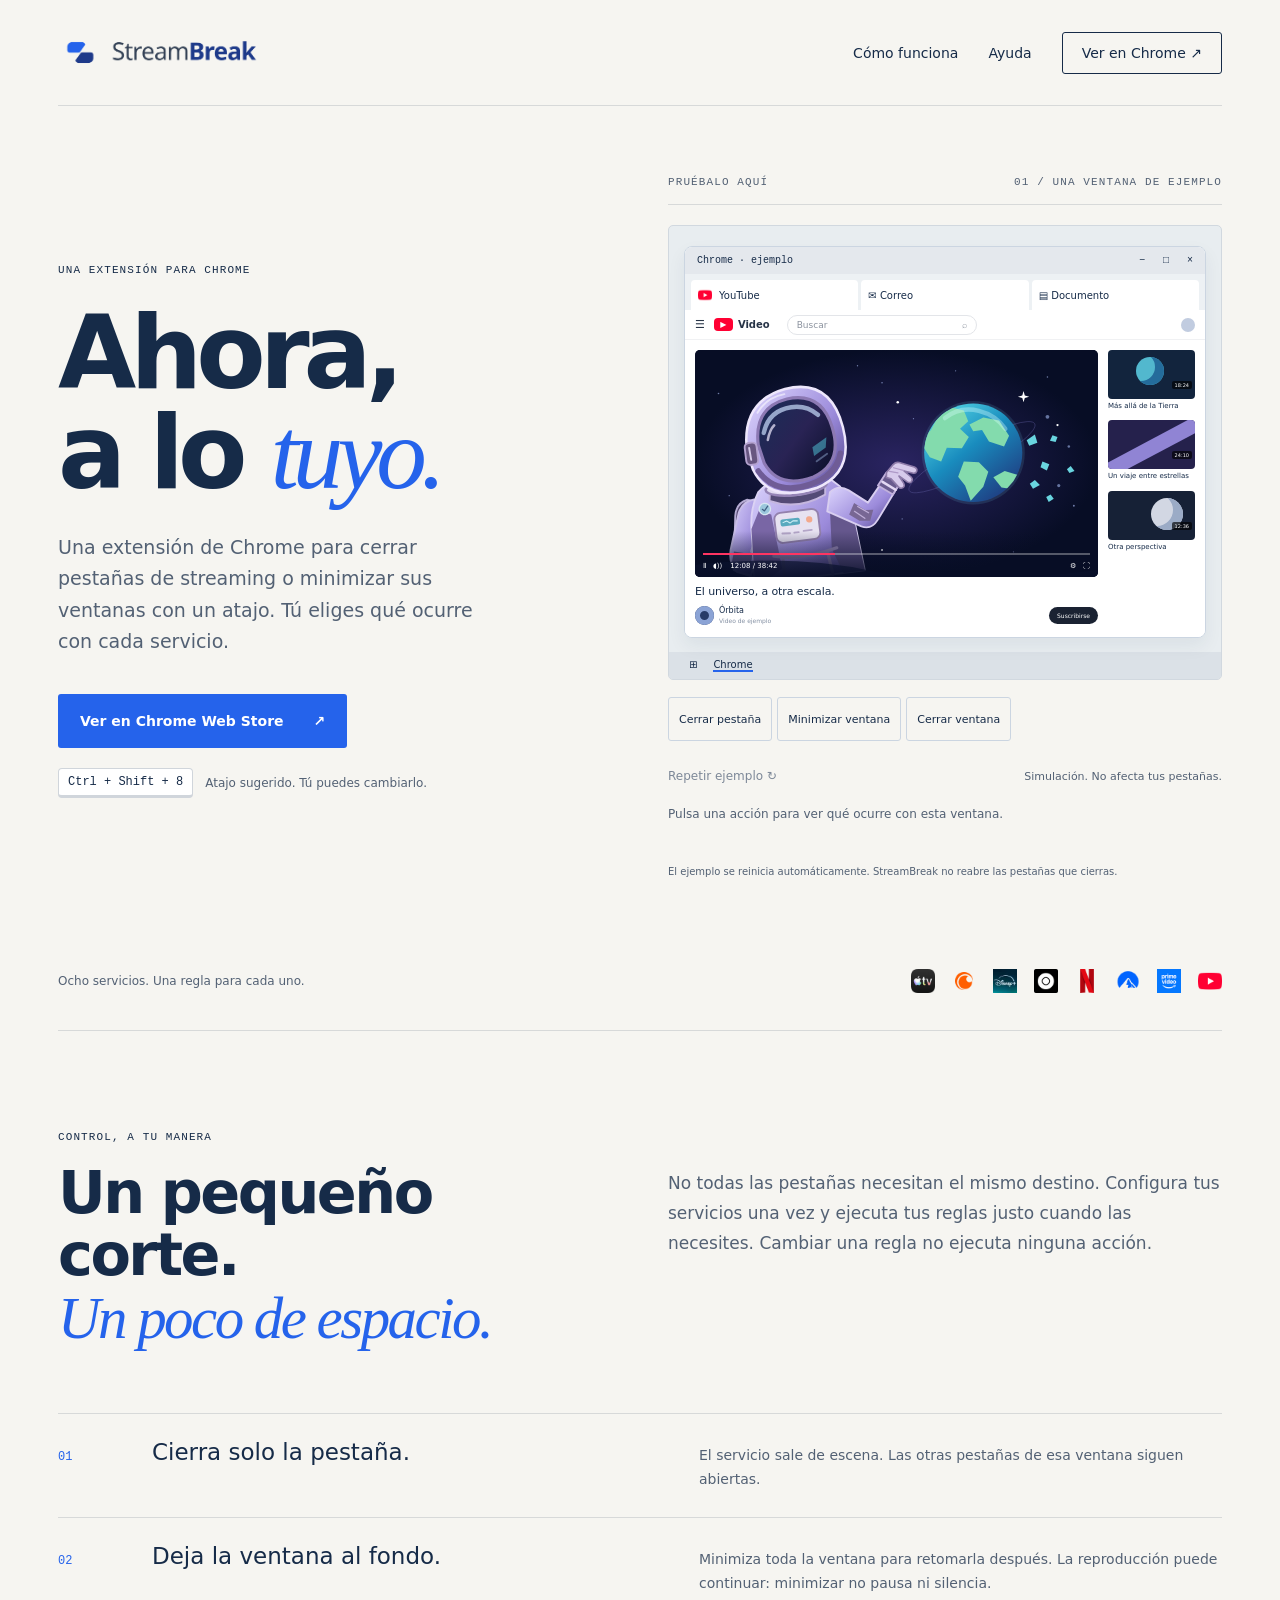
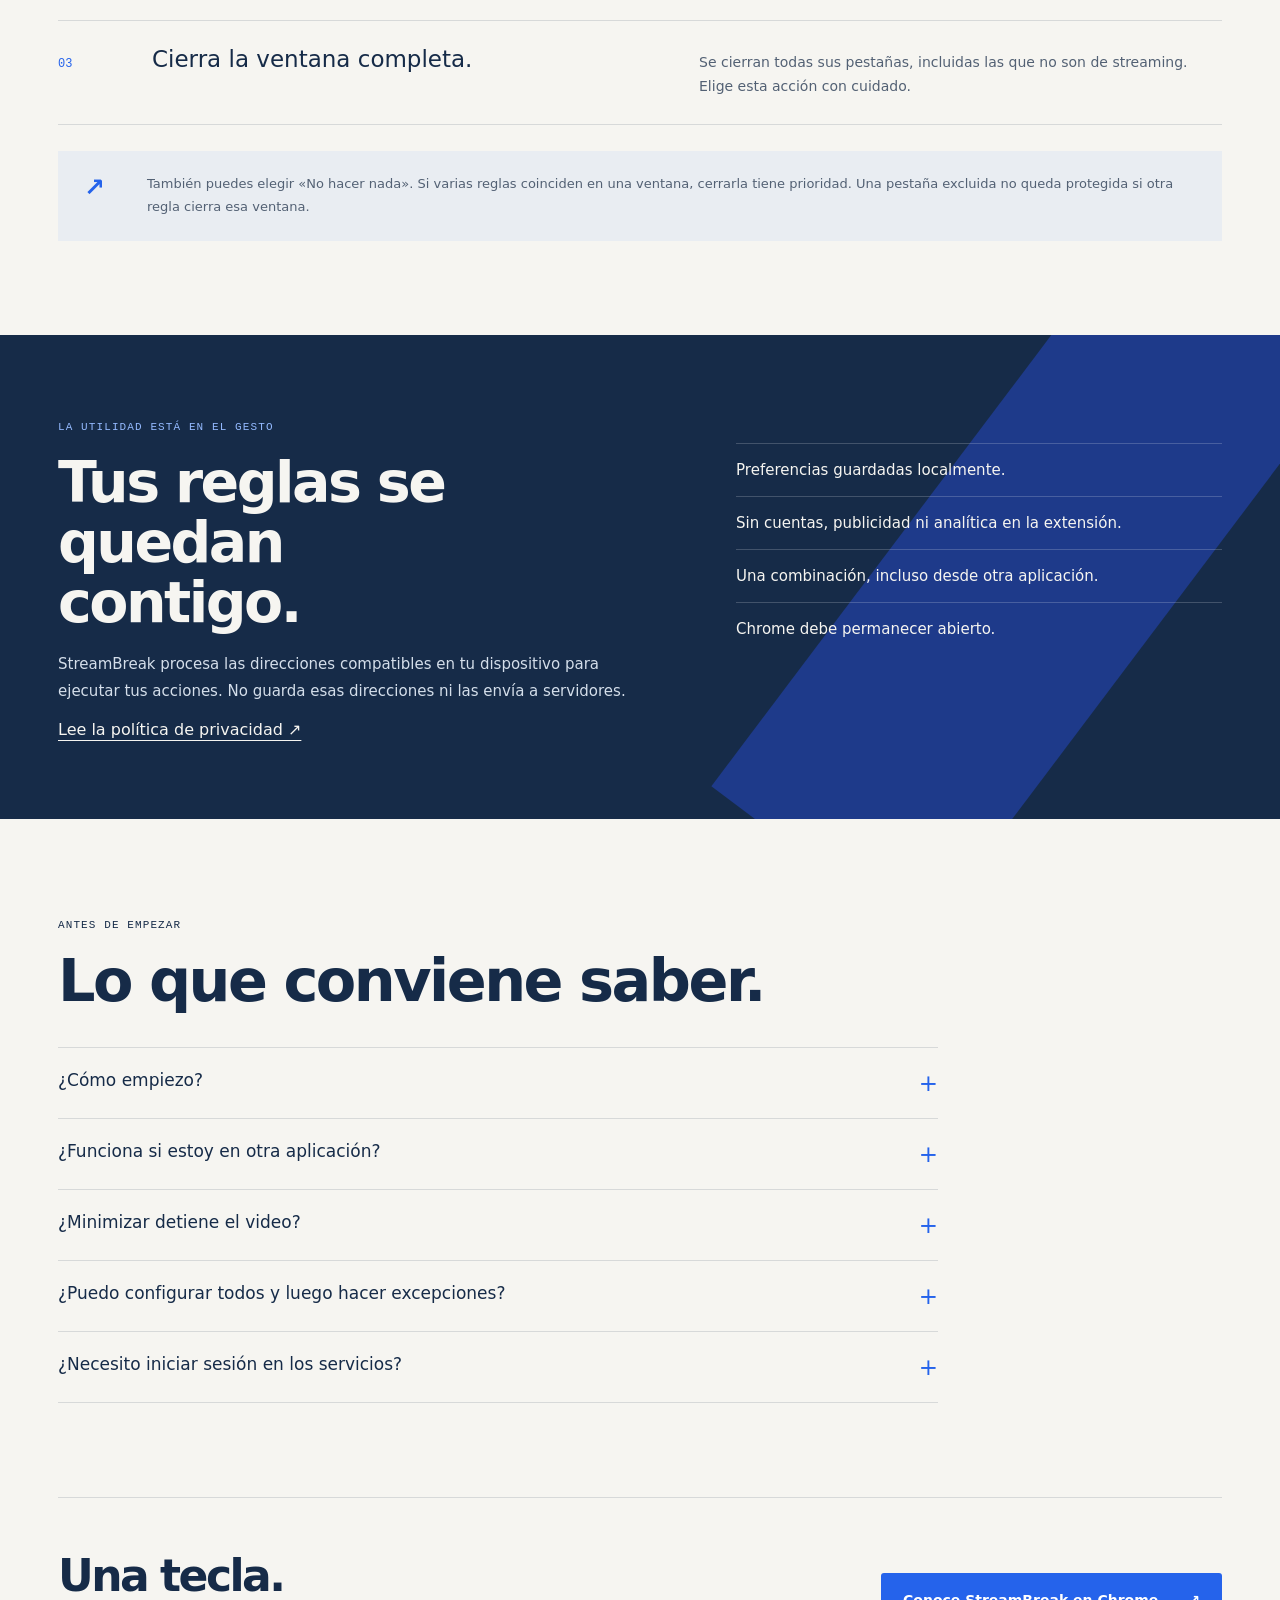
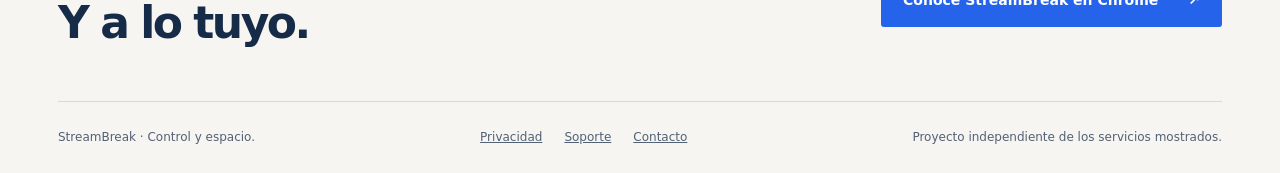
==== commit d164183b: "Mejorar SEO de inicio y soporte" ====
--- a/index.html
+++ b/index.html
@@ -1 +1 @@
-<!doctype html><html lang="es"><head><meta charset="utf-8"><meta name="viewport" content="width=device-width,initial-scale=1"><title>StreamBreak, cierra tu streaming con un solo atajo</title><meta name="description" content="Configura qué pestañas de streaming cerrar y qué ventanas minimizar. Ejecuta tus reglas con un solo atajo en Chrome."><meta property="og:title" content="StreamBreak. Ahora, a lo tuyo."><meta property="og:description" content="Cierra tu streaming con un solo atajo. Tú decides qué pasa con cada servicio."><meta property="og:type" content="website"><meta property="og:image" content="https://josueluna.github.io/streambreak-website/assets/social.png"><link rel="canonical" href="https://josueluna.github.io/streambreak-website/"><link rel="icon" href="assets/favicon.svg" type="image/svg+xml"><link rel="stylesheet" href="styles.css"><script src="app.js" defer></script></head><body><a class="skip" href="#contenido">Saltar al contenido</a><div class="wrap"><header class="nav"><a class="brand" href="index.html" aria-label="StreamBreak, inicio"><img src="assets/logo.png" width="1200" height="206" alt="StreamBreak"></a><nav class="nav-links" aria-label="Navegación principal"><a href="#como-funciona">Cómo funciona</a><a href="soporte.html">Ayuda</a><a class="nav-cta" href="https://chromewebstore.google.com/detail/streambreak/hneagebokajjgkgkiedidfomepabjmfc?hl=es" target="_blank" rel="noopener">Ver en Chrome ↗</a></nav></header><main id="contenido"><section class="hero"><div><span class="eyebrow">Una extensión para Chrome</span><h1>Ahora,<br>a lo <em>tuyo.</em></h1><p class="lead">Cierra tu streaming con un solo atajo. Elige qué cerrar, qué minimizar y qué dejar como está.</p><a class="cta" href="https://chromewebstore.google.com/detail/streambreak/hneagebokajjgkgkiedidfomepabjmfc?hl=es" target="_blank" rel="noopener">Ver en Chrome Web Store <span aria-hidden="true">↗</span></a><div class="keyline"><kbd>Ctrl + Shift + 8</kbd><span>Atajo sugerido. Tú puedes cambiarlo.</span></div></div><div class="demo" aria-label="Demostración ilustrativa de las acciones"><div class="demo-caption"><span class="eyebrow">Pruébalo aquí</span><span class="eyebrow">01 / una ventana de ejemplo</span></div><div class="stage" id="stage"><div class="browser-window"><div class="browser-top"><span>Chrome · ejemplo</span><span aria-hidden="true">− &nbsp; □ &nbsp; ×</span></div><div class="browser-tabs"><span class="stream-tab"><img src="assets/services/youtube.png" alt="">YouTube</span><span>✉ Correo</span><span>▤ Documento</span></div><div class="browser-content"><div class="watch-ui"><div class="watch-toolbar" aria-hidden="true"><span class="watch-menu">☰</span><span class="watch-mark">▶</span><b>Video</b><span class="watch-search">Buscar <i>⌕</i></span><span class="watch-avatar"></span></div><div class="watch-layout"><div class="watch-main"><div class="video-player" role="img" aria-label="Ilustración estática de un video sobre el espacio"><img class="space-scene" src="assets/space-scene.svg" alt="Un astronauta y un planeta azul en el espacio"><div class="player-controls" aria-hidden="true"><span class="playback-progress"></span><div><span>Ⅱ &nbsp; ◖))</span><span>12:08 / 38:42</span><span class="player-settings">⚙ &nbsp; ⛶</span></div></div></div><strong class="video-title">El universo, a otra escala.</strong><div class="video-channel"><span class="channel-avatar"></span><span>Órbita <small>Video de ejemplo</small></span><span class="subscribe">Suscribirse</span></div></div><div class="recommendations" aria-hidden="true"><div><span class="mini-thumb planet-thumb"></span><b>Más allá de la Tierra</b><small>18:24</small></div><div><span class="mini-thumb wave-thumb"></span><b>Un viaje entre estrellas</b><small>24:10</small></div><div><span class="mini-thumb moon-thumb"></span><b>Otra perspectiva</b><small>12:36</small></div></div></div></div><div class="mail-ui"><div class="mail-top"><span class="mail-icon">✉</span><b>Tu correo</b><span>Buscar en el correo</span></div><div class="mail-message"><span></span><div><b>Tu día sigue aquí.</b><p>El correo y el documento permanecen abiertos.</p></div></div><div class="mail-line"></div><div class="mail-line short"></div><div class="mail-line"></div></div></div></div><div class="stage-closed">Se cerró la ventana completa.</div><div class="stage-bar"><span aria-hidden="true">⊞</span><span class="chrome-dot">Chrome</span></div></div><div class="demo-actions" role="group" aria-label="Elige una acción de ejemplo"><button type="button" data-action="closeTabs" aria-pressed="false">Cerrar pestaña</button><button type="button" data-action="minimize" aria-pressed="false">Minimizar ventana</button><button type="button" data-action="closeWindows" aria-pressed="false">Cerrar ventana</button></div><div class="demo-run"><button id="replay-action" type="button" disabled>Repetir ejemplo ↻</button><span>Simulación. No afecta tus pestañas.</span></div><p id="demo-result" role="status" aria-live="polite">Pulsa una acción para ver qué ocurre con esta ventana.</p><p class="demo-reset-help">El ejemplo se reinicia automáticamente. StreamBreak no reabre las pestañas que cierras.</p></div></section><div class="service-line"><p>Ocho servicios. Una regla para cada uno.</p><div class="service-icons" aria-label="Servicios compatibles"><img src="assets/services/apple.png" alt="Apple TV+" title="Apple TV+"><img src="assets/services/crunchyroll.png" alt="Crunchyroll" title="Crunchyroll"><img src="assets/services/disney.png" alt="Disney+" title="Disney+"><img src="assets/services/max.png" alt="Max / HBO Max" title="Max / HBO Max"><img src="assets/services/netflix.png" alt="Netflix" title="Netflix"><img src="assets/services/paramount.png" alt="Paramount+" title="Paramount+"><img src="assets/services/prime.png" alt="Prime Video" title="Prime Video"><img src="assets/services/youtube.png" alt="YouTube" title="YouTube"></div></div><section class="section" id="como-funciona"><div class="section-title"><div><span class="eyebrow">Control, a tu manera</span><h2>Un pequeño corte.<br><em>Un poco de espacio.</em></h2></div><p>No todas las pestañas necesitan el mismo destino. Configura tus servicios una vez y ejecuta tus reglas justo cuando las necesites. Cambiar una regla no ejecuta ninguna acción.</p></div><div class="rule-list"><div class="rule"><span class="number">01</span><h3>Cierra solo la pestaña.</h3><p>El servicio sale de escena. Las otras pestañas de esa ventana siguen abiertas.</p></div><div class="rule"><span class="number">02</span><h3>Deja la ventana al fondo.</h3><p>Minimiza toda la ventana para retomarla después. La reproducción puede continuar: minimizar no pausa ni silencia.</p></div><div class="rule"><span class="number">03</span><h3>Cierra la ventana completa.</h3><p>Se cierran todas sus pestañas, incluidas las que no son de streaming. Elige esta acción con cuidado.</p></div></div><aside class="honesty"><b aria-hidden="true">↗</b><p>También puedes elegir «No hacer nada». Si varias reglas coinciden en una ventana, cerrarla tiene prioridad. Una pestaña excluida no queda protegida si otra regla cierra esa ventana.</p></aside></section></main></div><section class="dark-band" aria-labelledby="privacy-title"><div class="wrap dark-inner"><div><span class="eyebrow">La utilidad está en el gesto</span><h2 id="privacy-title">Tus reglas se quedan contigo.</h2><p>StreamBreak procesa las direcciones compatibles en tu dispositivo para ejecutar tus acciones. No guarda esas direcciones ni las envía a servidores.</p><a href="privacidad.html">Lee la política de privacidad ↗</a></div><ul class="privacy-points"><li>Preferencias guardadas localmente.</li><li>Sin cuentas, publicidad ni analítica en la extensión.</li><li>Una combinación, incluso desde otra aplicación.</li><li>Chrome debe permanecer abierto.</li></ul></div></section><div class="wrap"><section class="section faq" aria-labelledby="faq-title"><span class="eyebrow">Antes de empezar</span><h2 id="faq-title">Lo que conviene saber.</h2><details><summary>¿Cómo empiezo?</summary><p>Instala StreamBreak desde Chrome Web Store, abre su configuración y elige al menos una acción. Inicialmente los servicios están en «No hacer nada». Las reglas se guardan automáticamente. Después usa «Ejecutar ahora» o tu atajo.</p></details><details><summary>¿Funciona si estoy en otra aplicación?</summary><p>Sí, con el atajo configurado como «Global» en Chrome. Desde StreamBreak pulsa «Cambiar en Chrome», busca la extensión y revisa la combinación y su alcance. Chrome tiene que seguir abierto y la combinación no debe estar ocupada por otro programa.</p></details><details><summary>¿Minimizar detiene el video?</summary><p>No. Minimizar oculta la ventana, pero no pausa ni silencia la reproducción. Para cerrar las pestañas del servicio, elige «Cerrar pestañas».</p></details><details><summary>¿Puedo configurar todos y luego hacer excepciones?</summary><p>Sí. «Aplicar a los 8» reemplaza las reglas actuales por una acción común. Después puedes ajustar cada servicio. «Deshacer» restaura el cambio general y conserva los ajustes individuales posteriores.</p></details><details><summary>¿Necesito iniciar sesión en los servicios?</summary><p>No para configurar ni probar StreamBreak. La extensión identifica servicios por sus direcciones, aunque no se esté reproduciendo un video. Para ver contenido, cada servicio mantiene sus propios requisitos.</p></details></section><section class="final"><h2>Una tecla.<br>Y a lo tuyo.</h2><a class="cta" href="https://chromewebstore.google.com/detail/streambreak/hneagebokajjgkgkiedidfomepabjmfc?hl=es" target="_blank" rel="noopener">Conoce StreamBreak en Chrome <span aria-hidden="true">↗</span></a></section><footer class="footer"><span>StreamBreak · Control y espacio.</span><nav aria-label="Información"><a href="privacidad.html">Privacidad</a><a href="soporte.html">Soporte</a><a href="mailto:josue.luna.gamboa@gmail.com">Contacto</a></nav><span>Proyecto independiente de los servicios mostrados.</span></footer></div></body></html>+<!doctype html><html lang="es"><head><meta charset="utf-8"><meta name="viewport" content="width=device-width,initial-scale=1"><title>StreamBreak: cierra pestañas de streaming con un atajo</title><meta name="description" content="Configura qué pestañas de streaming cerrar y qué ventanas minimizar. Ejecuta tus reglas en Chrome con un solo atajo."><meta property="og:title" content="StreamBreak. Ahora, a lo tuyo."><meta property="og:description" content="Cierra tu streaming con un solo atajo. Tú decides qué pasa con cada servicio."><meta property="og:type" content="website"><meta property="og:image" content="https://josueluna.github.io/streambreak-website/assets/social.png"><link rel="canonical" href="https://josueluna.github.io/streambreak-website/"><link rel="icon" href="assets/favicon.svg" type="image/svg+xml"><link rel="stylesheet" href="styles.css"><script src="app.js" defer></script></head><body><a class="skip" href="#contenido">Saltar al contenido</a><div class="wrap"><header class="nav"><a class="brand" href="index.html" aria-label="StreamBreak, inicio"><img src="assets/logo.png" width="1200" height="206" alt="StreamBreak"></a><nav class="nav-links" aria-label="Navegación principal"><a href="#como-funciona">Cómo funciona</a><a href="soporte.html">Ayuda</a><a class="nav-cta" href="https://chromewebstore.google.com/detail/streambreak/hneagebokajjgkgkiedidfomepabjmfc?hl=es" target="_blank" rel="noopener">Ver en Chrome ↗</a></nav></header><main id="contenido"><section class="hero"><div><span class="eyebrow">Una extensión para Chrome</span><h1>Ahora,<br>a lo <em>tuyo.</em></h1><p class="lead">Una extensión de Chrome para cerrar pestañas de streaming o minimizar sus ventanas con un atajo. Tú eliges qué ocurre con cada servicio.</p><a class="cta" href="https://chromewebstore.google.com/detail/streambreak/hneagebokajjgkgkiedidfomepabjmfc?hl=es" target="_blank" rel="noopener">Ver en Chrome Web Store <span aria-hidden="true">↗</span></a><div class="keyline"><kbd>Ctrl + Shift + 8</kbd><span>Atajo sugerido. Tú puedes cambiarlo.</span></div></div><div class="demo" aria-label="Demostración ilustrativa de las acciones"><div class="demo-caption"><span class="eyebrow">Pruébalo aquí</span><span class="eyebrow">01 / una ventana de ejemplo</span></div><div class="stage" id="stage"><div class="browser-window"><div class="browser-top"><span>Chrome · ejemplo</span><span aria-hidden="true">− &nbsp; □ &nbsp; ×</span></div><div class="browser-tabs"><span class="stream-tab"><img src="assets/services/youtube.png" alt="">YouTube</span><span>✉ Correo</span><span>▤ Documento</span></div><div class="browser-content"><div class="watch-ui"><div class="watch-toolbar" aria-hidden="true"><span class="watch-menu">☰</span><span class="watch-mark">▶</span><b>Video</b><span class="watch-search">Buscar <i>⌕</i></span><span class="watch-avatar"></span></div><div class="watch-layout"><div class="watch-main"><div class="video-player" role="img" aria-label="Ilustración estática de un video sobre el espacio"><img class="space-scene" src="assets/space-scene.svg" alt="Un astronauta y un planeta azul en el espacio"><div class="player-controls" aria-hidden="true"><span class="playback-progress"></span><div><span>Ⅱ &nbsp; ◖))</span><span>12:08 / 38:42</span><span class="player-settings">⚙ &nbsp; ⛶</span></div></div></div><strong class="video-title">El universo, a otra escala.</strong><div class="video-channel"><span class="channel-avatar"></span><span>Órbita <small>Video de ejemplo</small></span><span class="subscribe">Suscribirse</span></div></div><div class="recommendations" aria-hidden="true"><div><span class="mini-thumb planet-thumb"></span><b>Más allá de la Tierra</b><small>18:24</small></div><div><span class="mini-thumb wave-thumb"></span><b>Un viaje entre estrellas</b><small>24:10</small></div><div><span class="mini-thumb moon-thumb"></span><b>Otra perspectiva</b><small>12:36</small></div></div></div></div><div class="mail-ui"><div class="mail-top"><span class="mail-icon">✉</span><b>Tu correo</b><span>Buscar en el correo</span></div><div class="mail-message"><span></span><div><b>Tu día sigue aquí.</b><p>El correo y el documento permanecen abiertos.</p></div></div><div class="mail-line"></div><div class="mail-line short"></div><div class="mail-line"></div></div></div></div><div class="stage-closed">Se cerró la ventana completa.</div><div class="stage-bar"><span aria-hidden="true">⊞</span><span class="chrome-dot">Chrome</span></div></div><div class="demo-actions" role="group" aria-label="Elige una acción de ejemplo"><button type="button" data-action="closeTabs" aria-pressed="false">Cerrar pestaña</button><button type="button" data-action="minimize" aria-pressed="false">Minimizar ventana</button><button type="button" data-action="closeWindows" aria-pressed="false">Cerrar ventana</button></div><div class="demo-run"><button id="replay-action" type="button" disabled>Repetir ejemplo ↻</button><span>Simulación. No afecta tus pestañas.</span></div><p id="demo-result" role="status" aria-live="polite">Pulsa una acción para ver qué ocurre con esta ventana.</p><p class="demo-reset-help">El ejemplo se reinicia automáticamente. StreamBreak no reabre las pestañas que cierras.</p></div></section><div class="service-line"><p>Ocho servicios. Una regla para cada uno.</p><div class="service-icons" aria-label="Servicios compatibles"><img src="assets/services/apple.png" alt="Apple TV+" title="Apple TV+"><img src="assets/services/crunchyroll.png" alt="Crunchyroll" title="Crunchyroll"><img src="assets/services/disney.png" alt="Disney+" title="Disney+"><img src="assets/services/max.png" alt="Max / HBO Max" title="Max / HBO Max"><img src="assets/services/netflix.png" alt="Netflix" title="Netflix"><img src="assets/services/paramount.png" alt="Paramount+" title="Paramount+"><img src="assets/services/prime.png" alt="Prime Video" title="Prime Video"><img src="assets/services/youtube.png" alt="YouTube" title="YouTube"></div></div><section class="section" id="como-funciona"><div class="section-title"><div><span class="eyebrow">Control, a tu manera</span><h2>Un pequeño corte.<br><em>Un poco de espacio.</em></h2></div><p>No todas las pestañas necesitan el mismo destino. Configura tus servicios una vez y ejecuta tus reglas justo cuando las necesites. Cambiar una regla no ejecuta ninguna acción.</p></div><div class="rule-list"><div class="rule"><span class="number">01</span><h3>Cierra solo la pestaña.</h3><p>El servicio sale de escena. Las otras pestañas de esa ventana siguen abiertas.</p></div><div class="rule"><span class="number">02</span><h3>Deja la ventana al fondo.</h3><p>Minimiza toda la ventana para retomarla después. La reproducción puede continuar: minimizar no pausa ni silencia.</p></div><div class="rule"><span class="number">03</span><h3>Cierra la ventana completa.</h3><p>Se cierran todas sus pestañas, incluidas las que no son de streaming. Elige esta acción con cuidado.</p></div></div><aside class="honesty"><b aria-hidden="true">↗</b><p>También puedes elegir «No hacer nada». Si varias reglas coinciden en una ventana, cerrarla tiene prioridad. Una pestaña excluida no queda protegida si otra regla cierra esa ventana.</p></aside></section></main></div><section class="dark-band" aria-labelledby="privacy-title"><div class="wrap dark-inner"><div><span class="eyebrow">La utilidad está en el gesto</span><h2 id="privacy-title">Tus reglas se quedan contigo.</h2><p>StreamBreak procesa las direcciones compatibles en tu dispositivo para ejecutar tus acciones. No guarda esas direcciones ni las envía a servidores.</p><a href="privacidad.html">Lee la política de privacidad ↗</a></div><ul class="privacy-points"><li>Preferencias guardadas localmente.</li><li>Sin cuentas, publicidad ni analítica en la extensión.</li><li>Una combinación, incluso desde otra aplicación.</li><li>Chrome debe permanecer abierto.</li></ul></div></section><div class="wrap"><section class="section faq" aria-labelledby="faq-title"><span class="eyebrow">Antes de empezar</span><h2 id="faq-title">Lo que conviene saber.</h2><details><summary>¿Cómo empiezo?</summary><p>Instala StreamBreak desde Chrome Web Store, abre su configuración y elige al menos una acción. Inicialmente los servicios están en «No hacer nada». Las reglas se guardan automáticamente. Después usa «Ejecutar ahora» o tu atajo.</p></details><details><summary>¿Funciona si estoy en otra aplicación?</summary><p>Sí, con el atajo configurado como «Global» en Chrome. Desde StreamBreak pulsa «Cambiar en Chrome», busca la extensión y revisa la combinación y su alcance. Chrome tiene que seguir abierto y la combinación no debe estar ocupada por otro programa.</p></details><details><summary>¿Minimizar detiene el video?</summary><p>No. Minimizar oculta la ventana, pero no pausa ni silencia la reproducción. Para cerrar las pestañas del servicio, elige «Cerrar pestañas».</p></details><details><summary>¿Puedo configurar todos y luego hacer excepciones?</summary><p>Sí. «Aplicar a los 8» reemplaza las reglas actuales por una acción común. Después puedes ajustar cada servicio. «Deshacer» restaura el cambio general y conserva los ajustes individuales posteriores.</p></details><details><summary>¿Necesito iniciar sesión en los servicios?</summary><p>No para configurar ni probar StreamBreak. La extensión identifica servicios por sus direcciones, aunque no se esté reproduciendo un video. Para ver contenido, cada servicio mantiene sus propios requisitos.</p></details></section><section class="final"><h2>Una tecla.<br>Y a lo tuyo.</h2><a class="cta" href="https://chromewebstore.google.com/detail/streambreak/hneagebokajjgkgkiedidfomepabjmfc?hl=es" target="_blank" rel="noopener">Conoce StreamBreak en Chrome <span aria-hidden="true">↗</span></a></section><footer class="footer"><span>StreamBreak · Control y espacio.</span><nav aria-label="Información"><a href="privacidad.html">Privacidad</a><a href="soporte.html">Soporte</a><a href="mailto:josue.luna.gamboa@gmail.com">Contacto</a></nav><span>Proyecto independiente de los servicios mostrados.</span></footer></div></body></html>
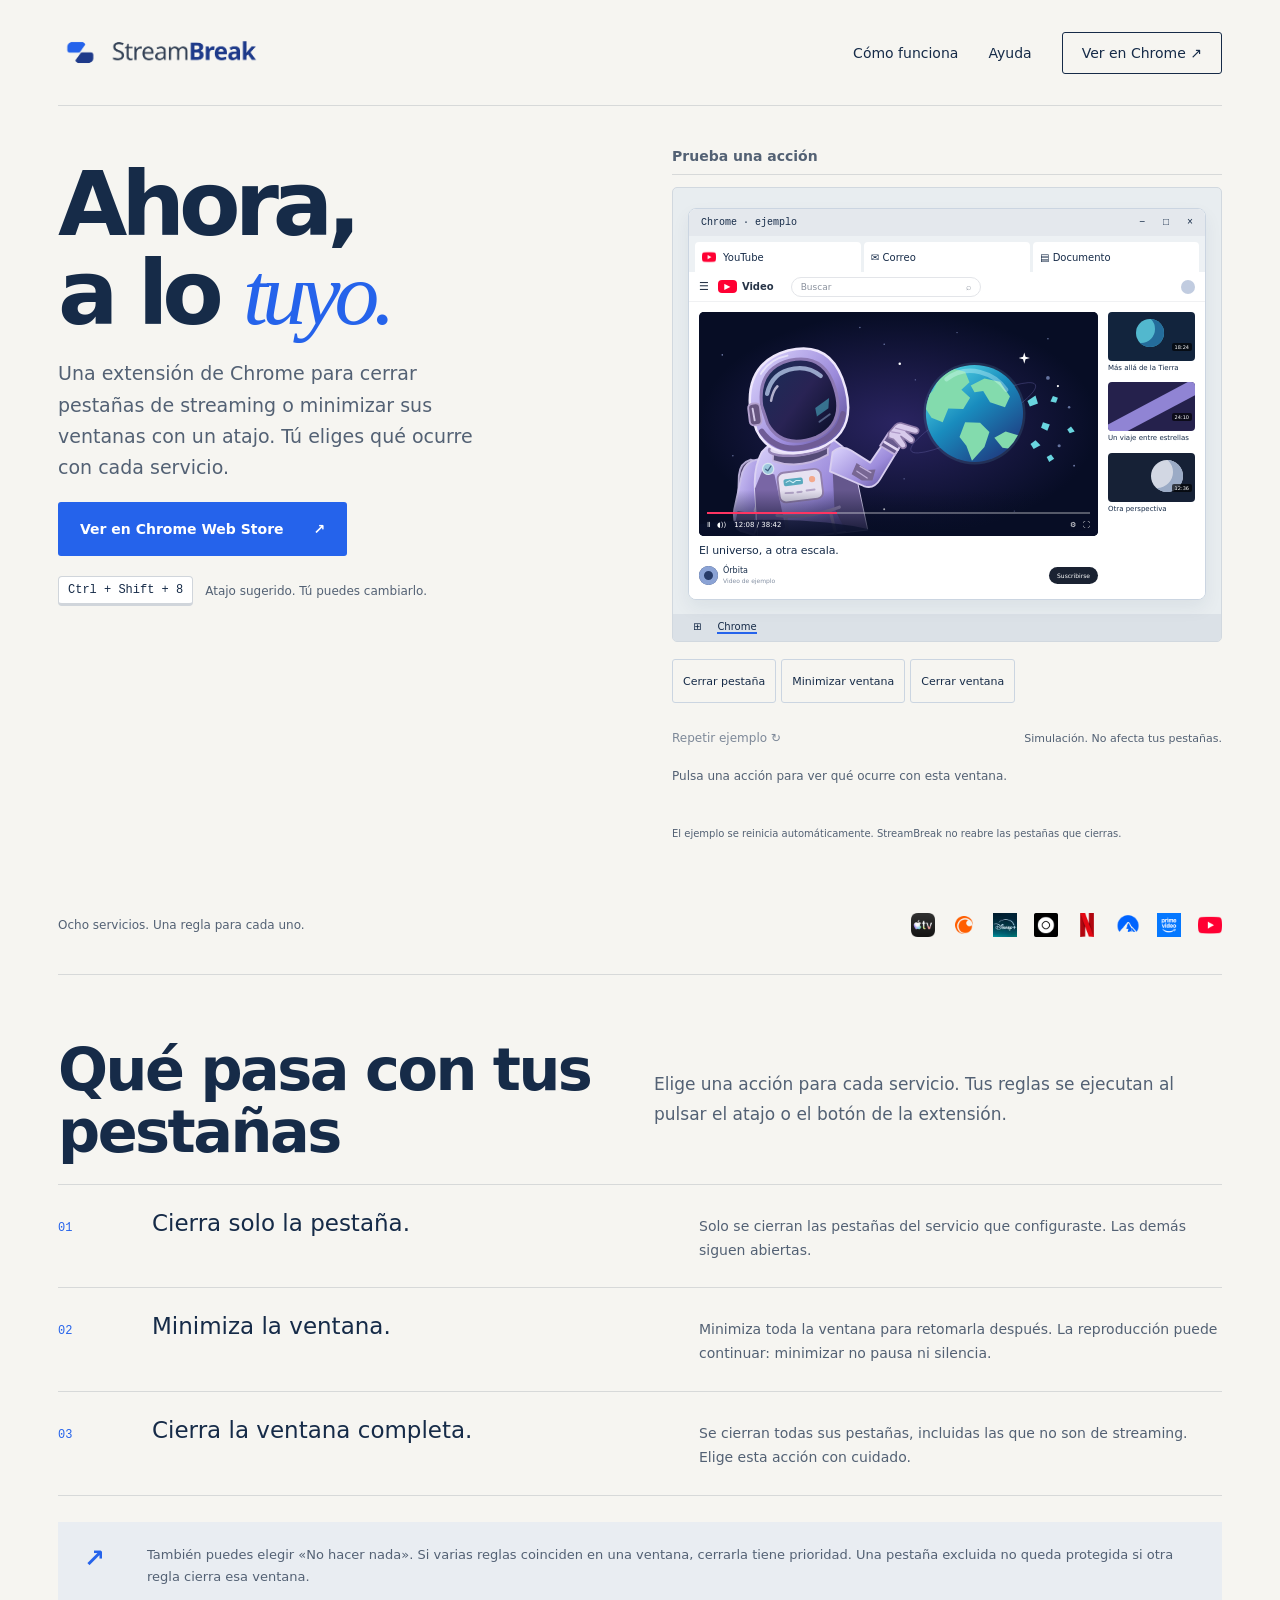
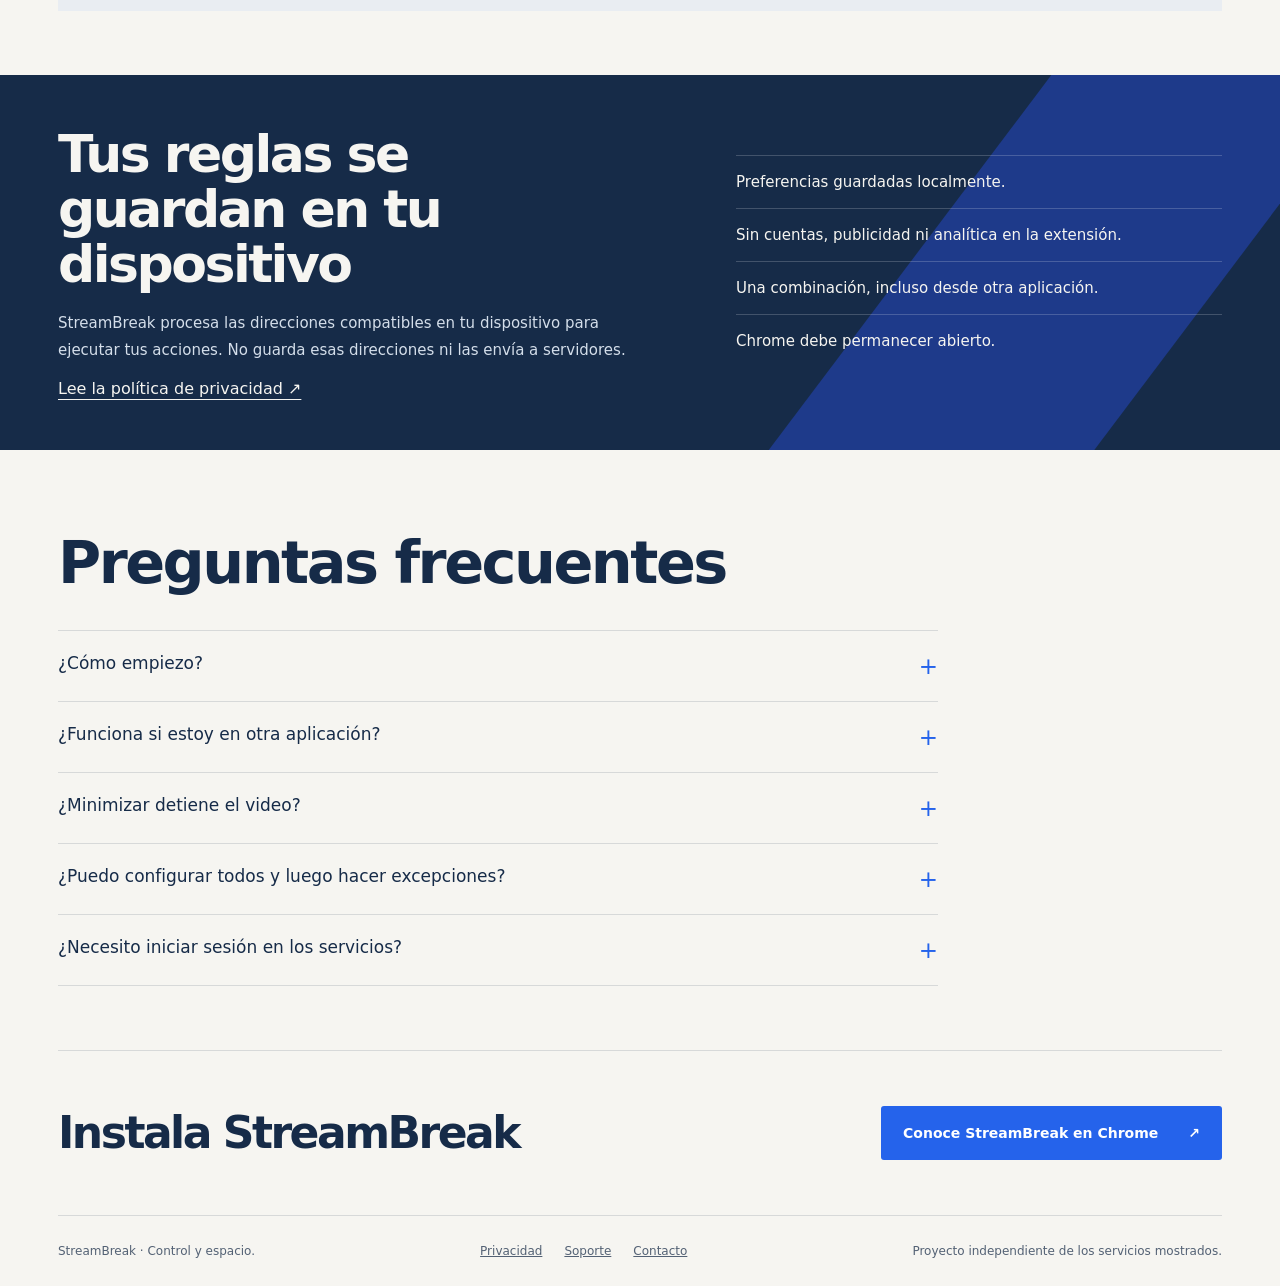
==== commit 0a53b217: "Mejorar el diseño de inicio, privacidad y soporte" ====
--- a/index.html
+++ b/index.html
@@ -1 +1 @@
-<!doctype html><html lang="es"><head><meta charset="utf-8"><meta name="viewport" content="width=device-width,initial-scale=1"><title>StreamBreak: cierra pestañas de streaming con un atajo</title><meta name="description" content="Configura qué pestañas de streaming cerrar y qué ventanas minimizar. Ejecuta tus reglas en Chrome con un solo atajo."><meta property="og:title" content="StreamBreak. Ahora, a lo tuyo."><meta property="og:description" content="Cierra tu streaming con un solo atajo. Tú decides qué pasa con cada servicio."><meta property="og:type" content="website"><meta property="og:image" content="https://josueluna.github.io/streambreak-website/assets/social.png"><link rel="canonical" href="https://josueluna.github.io/streambreak-website/"><link rel="icon" href="assets/favicon.svg" type="image/svg+xml"><link rel="stylesheet" href="styles.css"><script src="app.js" defer></script></head><body><a class="skip" href="#contenido">Saltar al contenido</a><div class="wrap"><header class="nav"><a class="brand" href="index.html" aria-label="StreamBreak, inicio"><img src="assets/logo.png" width="1200" height="206" alt="StreamBreak"></a><nav class="nav-links" aria-label="Navegación principal"><a href="#como-funciona">Cómo funciona</a><a href="soporte.html">Ayuda</a><a class="nav-cta" href="https://chromewebstore.google.com/detail/streambreak/hneagebokajjgkgkiedidfomepabjmfc?hl=es" target="_blank" rel="noopener">Ver en Chrome ↗</a></nav></header><main id="contenido"><section class="hero"><div><span class="eyebrow">Una extensión para Chrome</span><h1>Ahora,<br>a lo <em>tuyo.</em></h1><p class="lead">Una extensión de Chrome para cerrar pestañas de streaming o minimizar sus ventanas con un atajo. Tú eliges qué ocurre con cada servicio.</p><a class="cta" href="https://chromewebstore.google.com/detail/streambreak/hneagebokajjgkgkiedidfomepabjmfc?hl=es" target="_blank" rel="noopener">Ver en Chrome Web Store <span aria-hidden="true">↗</span></a><div class="keyline"><kbd>Ctrl + Shift + 8</kbd><span>Atajo sugerido. Tú puedes cambiarlo.</span></div></div><div class="demo" aria-label="Demostración ilustrativa de las acciones"><div class="demo-caption"><span class="eyebrow">Pruébalo aquí</span><span class="eyebrow">01 / una ventana de ejemplo</span></div><div class="stage" id="stage"><div class="browser-window"><div class="browser-top"><span>Chrome · ejemplo</span><span aria-hidden="true">− &nbsp; □ &nbsp; ×</span></div><div class="browser-tabs"><span class="stream-tab"><img src="assets/services/youtube.png" alt="">YouTube</span><span>✉ Correo</span><span>▤ Documento</span></div><div class="browser-content"><div class="watch-ui"><div class="watch-toolbar" aria-hidden="true"><span class="watch-menu">☰</span><span class="watch-mark">▶</span><b>Video</b><span class="watch-search">Buscar <i>⌕</i></span><span class="watch-avatar"></span></div><div class="watch-layout"><div class="watch-main"><div class="video-player" role="img" aria-label="Ilustración estática de un video sobre el espacio"><img class="space-scene" src="assets/space-scene.svg" alt="Un astronauta y un planeta azul en el espacio"><div class="player-controls" aria-hidden="true"><span class="playback-progress"></span><div><span>Ⅱ &nbsp; ◖))</span><span>12:08 / 38:42</span><span class="player-settings">⚙ &nbsp; ⛶</span></div></div></div><strong class="video-title">El universo, a otra escala.</strong><div class="video-channel"><span class="channel-avatar"></span><span>Órbita <small>Video de ejemplo</small></span><span class="subscribe">Suscribirse</span></div></div><div class="recommendations" aria-hidden="true"><div><span class="mini-thumb planet-thumb"></span><b>Más allá de la Tierra</b><small>18:24</small></div><div><span class="mini-thumb wave-thumb"></span><b>Un viaje entre estrellas</b><small>24:10</small></div><div><span class="mini-thumb moon-thumb"></span><b>Otra perspectiva</b><small>12:36</small></div></div></div></div><div class="mail-ui"><div class="mail-top"><span class="mail-icon">✉</span><b>Tu correo</b><span>Buscar en el correo</span></div><div class="mail-message"><span></span><div><b>Tu día sigue aquí.</b><p>El correo y el documento permanecen abiertos.</p></div></div><div class="mail-line"></div><div class="mail-line short"></div><div class="mail-line"></div></div></div></div><div class="stage-closed">Se cerró la ventana completa.</div><div class="stage-bar"><span aria-hidden="true">⊞</span><span class="chrome-dot">Chrome</span></div></div><div class="demo-actions" role="group" aria-label="Elige una acción de ejemplo"><button type="button" data-action="closeTabs" aria-pressed="false">Cerrar pestaña</button><button type="button" data-action="minimize" aria-pressed="false">Minimizar ventana</button><button type="button" data-action="closeWindows" aria-pressed="false">Cerrar ventana</button></div><div class="demo-run"><button id="replay-action" type="button" disabled>Repetir ejemplo ↻</button><span>Simulación. No afecta tus pestañas.</span></div><p id="demo-result" role="status" aria-live="polite">Pulsa una acción para ver qué ocurre con esta ventana.</p><p class="demo-reset-help">El ejemplo se reinicia automáticamente. StreamBreak no reabre las pestañas que cierras.</p></div></section><div class="service-line"><p>Ocho servicios. Una regla para cada uno.</p><div class="service-icons" aria-label="Servicios compatibles"><img src="assets/services/apple.png" alt="Apple TV+" title="Apple TV+"><img src="assets/services/crunchyroll.png" alt="Crunchyroll" title="Crunchyroll"><img src="assets/services/disney.png" alt="Disney+" title="Disney+"><img src="assets/services/max.png" alt="Max / HBO Max" title="Max / HBO Max"><img src="assets/services/netflix.png" alt="Netflix" title="Netflix"><img src="assets/services/paramount.png" alt="Paramount+" title="Paramount+"><img src="assets/services/prime.png" alt="Prime Video" title="Prime Video"><img src="assets/services/youtube.png" alt="YouTube" title="YouTube"></div></div><section class="section" id="como-funciona"><div class="section-title"><div><span class="eyebrow">Control, a tu manera</span><h2>Un pequeño corte.<br><em>Un poco de espacio.</em></h2></div><p>No todas las pestañas necesitan el mismo destino. Configura tus servicios una vez y ejecuta tus reglas justo cuando las necesites. Cambiar una regla no ejecuta ninguna acción.</p></div><div class="rule-list"><div class="rule"><span class="number">01</span><h3>Cierra solo la pestaña.</h3><p>El servicio sale de escena. Las otras pestañas de esa ventana siguen abiertas.</p></div><div class="rule"><span class="number">02</span><h3>Deja la ventana al fondo.</h3><p>Minimiza toda la ventana para retomarla después. La reproducción puede continuar: minimizar no pausa ni silencia.</p></div><div class="rule"><span class="number">03</span><h3>Cierra la ventana completa.</h3><p>Se cierran todas sus pestañas, incluidas las que no son de streaming. Elige esta acción con cuidado.</p></div></div><aside class="honesty"><b aria-hidden="true">↗</b><p>También puedes elegir «No hacer nada». Si varias reglas coinciden en una ventana, cerrarla tiene prioridad. Una pestaña excluida no queda protegida si otra regla cierra esa ventana.</p></aside></section></main></div><section class="dark-band" aria-labelledby="privacy-title"><div class="wrap dark-inner"><div><span class="eyebrow">La utilidad está en el gesto</span><h2 id="privacy-title">Tus reglas se quedan contigo.</h2><p>StreamBreak procesa las direcciones compatibles en tu dispositivo para ejecutar tus acciones. No guarda esas direcciones ni las envía a servidores.</p><a href="privacidad.html">Lee la política de privacidad ↗</a></div><ul class="privacy-points"><li>Preferencias guardadas localmente.</li><li>Sin cuentas, publicidad ni analítica en la extensión.</li><li>Una combinación, incluso desde otra aplicación.</li><li>Chrome debe permanecer abierto.</li></ul></div></section><div class="wrap"><section class="section faq" aria-labelledby="faq-title"><span class="eyebrow">Antes de empezar</span><h2 id="faq-title">Lo que conviene saber.</h2><details><summary>¿Cómo empiezo?</summary><p>Instala StreamBreak desde Chrome Web Store, abre su configuración y elige al menos una acción. Inicialmente los servicios están en «No hacer nada». Las reglas se guardan automáticamente. Después usa «Ejecutar ahora» o tu atajo.</p></details><details><summary>¿Funciona si estoy en otra aplicación?</summary><p>Sí, con el atajo configurado como «Global» en Chrome. Desde StreamBreak pulsa «Cambiar en Chrome», busca la extensión y revisa la combinación y su alcance. Chrome tiene que seguir abierto y la combinación no debe estar ocupada por otro programa.</p></details><details><summary>¿Minimizar detiene el video?</summary><p>No. Minimizar oculta la ventana, pero no pausa ni silencia la reproducción. Para cerrar las pestañas del servicio, elige «Cerrar pestañas».</p></details><details><summary>¿Puedo configurar todos y luego hacer excepciones?</summary><p>Sí. «Aplicar a los 8» reemplaza las reglas actuales por una acción común. Después puedes ajustar cada servicio. «Deshacer» restaura el cambio general y conserva los ajustes individuales posteriores.</p></details><details><summary>¿Necesito iniciar sesión en los servicios?</summary><p>No para configurar ni probar StreamBreak. La extensión identifica servicios por sus direcciones, aunque no se esté reproduciendo un video. Para ver contenido, cada servicio mantiene sus propios requisitos.</p></details></section><section class="final"><h2>Una tecla.<br>Y a lo tuyo.</h2><a class="cta" href="https://chromewebstore.google.com/detail/streambreak/hneagebokajjgkgkiedidfomepabjmfc?hl=es" target="_blank" rel="noopener">Conoce StreamBreak en Chrome <span aria-hidden="true">↗</span></a></section><footer class="footer"><span>StreamBreak · Control y espacio.</span><nav aria-label="Información"><a href="privacidad.html">Privacidad</a><a href="soporte.html">Soporte</a><a href="mailto:josue.luna.gamboa@gmail.com">Contacto</a></nav><span>Proyecto independiente de los servicios mostrados.</span></footer></div></body></html>+<!doctype html><html lang="es"><head><meta charset="utf-8"><meta name="viewport" content="width=device-width,initial-scale=1"><title>StreamBreak: cierra pestañas de streaming con un atajo</title><meta name="description" content="Configura qué pestañas de streaming cerrar y qué ventanas minimizar. Ejecuta tus reglas en Chrome con un solo atajo."><meta property="og:title" content="StreamBreak. Ahora, a lo tuyo."><meta property="og:description" content="Cierra tu streaming con un solo atajo. Tú decides qué pasa con cada servicio."><meta property="og:type" content="website"><meta property="og:image" content="https://josueluna.github.io/streambreak-website/assets/social.png"><link rel="canonical" href="https://josueluna.github.io/streambreak-website/"><link rel="icon" href="assets/favicon.svg" type="image/svg+xml"><link rel="stylesheet" href="styles.css"><script src="app.js" defer></script></head><body><a class="skip" href="#contenido">Saltar al contenido</a><div class="wrap"><header class="nav"><a class="brand" href="index.html" aria-label="StreamBreak, inicio"><img src="assets/logo.png" width="1200" height="206" alt="StreamBreak"></a><nav class="nav-links" aria-label="Navegación principal"><a href="#como-funciona">Cómo funciona</a><a href="soporte.html">Ayuda</a><a class="nav-cta" href="https://chromewebstore.google.com/detail/streambreak/hneagebokajjgkgkiedidfomepabjmfc?hl=es" target="_blank" rel="noopener">Ver en Chrome ↗</a></nav></header><main id="contenido"><section class="hero"><div><h1>Ahora,<br>a lo <em>tuyo.</em></h1><p class="lead">Una extensión de Chrome para cerrar pestañas de streaming o minimizar sus ventanas con un atajo. Tú eliges qué ocurre con cada servicio.</p><a class="cta" href="https://chromewebstore.google.com/detail/streambreak/hneagebokajjgkgkiedidfomepabjmfc?hl=es" target="_blank" rel="noopener">Ver en Chrome Web Store <span aria-hidden="true">↗</span></a><div class="keyline"><kbd>Ctrl + Shift + 8</kbd><span>Atajo sugerido. Tú puedes cambiarlo.</span></div></div><div class="demo" aria-label="Demostración ilustrativa de las acciones"><div class="demo-caption"><strong>Prueba una acción</strong></div><div class="stage" id="stage"><div class="browser-window"><div class="browser-top"><span>Chrome · ejemplo</span><span aria-hidden="true">− &nbsp; □ &nbsp; ×</span></div><div class="browser-tabs"><span class="stream-tab"><img src="assets/services/youtube.png" alt="">YouTube</span><span>✉ Correo</span><span>▤ Documento</span></div><div class="browser-content"><div class="watch-ui"><div class="watch-toolbar" aria-hidden="true"><span class="watch-menu">☰</span><span class="watch-mark">▶</span><b>Video</b><span class="watch-search">Buscar <i>⌕</i></span><span class="watch-avatar"></span></div><div class="watch-layout"><div class="watch-main"><div class="video-player" role="img" aria-label="Ilustración estática de un video sobre el espacio"><img class="space-scene" src="assets/space-scene.svg" alt="Un astronauta y un planeta azul en el espacio"><div class="player-controls" aria-hidden="true"><span class="playback-progress"></span><div><span>Ⅱ &nbsp; ◖))</span><span>12:08 / 38:42</span><span class="player-settings">⚙ &nbsp; ⛶</span></div></div></div><strong class="video-title">El universo, a otra escala.</strong><div class="video-channel"><span class="channel-avatar"></span><span>Órbita <small>Video de ejemplo</small></span><span class="subscribe">Suscribirse</span></div></div><div class="recommendations" aria-hidden="true"><div><span class="mini-thumb planet-thumb"></span><b>Más allá de la Tierra</b><small>18:24</small></div><div><span class="mini-thumb wave-thumb"></span><b>Un viaje entre estrellas</b><small>24:10</small></div><div><span class="mini-thumb moon-thumb"></span><b>Otra perspectiva</b><small>12:36</small></div></div></div></div><div class="mail-ui"><div class="mail-top"><span class="mail-icon">✉</span><b>Tu correo</b><span>Buscar en el correo</span></div><div class="mail-message"><span></span><div><b>Tu día sigue aquí.</b><p>El correo y el documento permanecen abiertos.</p></div></div><div class="mail-line"></div><div class="mail-line short"></div><div class="mail-line"></div></div></div></div><div class="stage-closed">Se cerró la ventana completa.</div><div class="stage-bar"><span aria-hidden="true">⊞</span><span class="chrome-dot">Chrome</span></div></div><div class="demo-actions" role="group" aria-label="Elige una acción de ejemplo"><button type="button" data-action="closeTabs" aria-pressed="false">Cerrar pestaña</button><button type="button" data-action="minimize" aria-pressed="false">Minimizar ventana</button><button type="button" data-action="closeWindows" aria-pressed="false">Cerrar ventana</button></div><div class="demo-run"><button id="replay-action" type="button" disabled>Repetir ejemplo ↻</button><span>Simulación. No afecta tus pestañas.</span></div><p id="demo-result" role="status" aria-live="polite">Pulsa una acción para ver qué ocurre con esta ventana.</p><p class="demo-reset-help">El ejemplo se reinicia automáticamente. StreamBreak no reabre las pestañas que cierras.</p></div></section><div class="service-line"><p>Ocho servicios. Una regla para cada uno.</p><div class="service-icons" aria-label="Servicios compatibles"><img src="assets/services/apple.png" alt="Apple TV+" title="Apple TV+"><img src="assets/services/crunchyroll.png" alt="Crunchyroll" title="Crunchyroll"><img src="assets/services/disney.png" alt="Disney+" title="Disney+"><img src="assets/services/max.png" alt="Max / HBO Max" title="Max / HBO Max"><img src="assets/services/netflix.png" alt="Netflix" title="Netflix"><img src="assets/services/paramount.png" alt="Paramount+" title="Paramount+"><img src="assets/services/prime.png" alt="Prime Video" title="Prime Video"><img src="assets/services/youtube.png" alt="YouTube" title="YouTube"></div></div><section class="section" id="como-funciona"><div class="section-title"><div><h2>Qué pasa con tus pestañas</h2></div><p>Elige una acción para cada servicio. Tus reglas se ejecutan al pulsar el atajo o el botón de la extensión.</p></div><div class="rule-list"><div class="rule"><span class="number">01</span><h3>Cierra solo la pestaña.</h3><p>Solo se cierran las pestañas del servicio que configuraste. Las demás siguen abiertas.</p></div><div class="rule"><span class="number">02</span><h3>Minimiza la ventana.</h3><p>Minimiza toda la ventana para retomarla después. La reproducción puede continuar: minimizar no pausa ni silencia.</p></div><div class="rule"><span class="number">03</span><h3>Cierra la ventana completa.</h3><p>Se cierran todas sus pestañas, incluidas las que no son de streaming. Elige esta acción con cuidado.</p></div></div><aside class="honesty"><b aria-hidden="true">↗</b><p>También puedes elegir «No hacer nada». Si varias reglas coinciden en una ventana, cerrarla tiene prioridad. Una pestaña excluida no queda protegida si otra regla cierra esa ventana.</p></aside></section></main></div><section class="dark-band" aria-labelledby="privacy-title"><div class="wrap dark-inner"><div><h2 id="privacy-title">Tus reglas se guardan en tu dispositivo</h2><p>StreamBreak procesa las direcciones compatibles en tu dispositivo para ejecutar tus acciones. No guarda esas direcciones ni las envía a servidores.</p><a href="privacidad.html">Lee la política de privacidad ↗</a></div><ul class="privacy-points"><li>Preferencias guardadas localmente.</li><li>Sin cuentas, publicidad ni analítica en la extensión.</li><li>Una combinación, incluso desde otra aplicación.</li><li>Chrome debe permanecer abierto.</li></ul></div></section><div class="wrap"><section class="section faq" aria-labelledby="faq-title"><h2 id="faq-title">Preguntas frecuentes</h2><details><summary>¿Cómo empiezo?</summary><p>Instala StreamBreak desde Chrome Web Store, abre su configuración y elige al menos una acción. Inicialmente los servicios están en «No hacer nada». Las reglas se guardan automáticamente. Después usa «Ejecutar ahora» o tu atajo.</p></details><details><summary>¿Funciona si estoy en otra aplicación?</summary><p>Sí, con el atajo configurado como «Global» en Chrome. Desde StreamBreak pulsa «Cambiar en Chrome», busca la extensión y revisa la combinación y su alcance. Chrome tiene que seguir abierto y la combinación no debe estar ocupada por otro programa.</p></details><details><summary>¿Minimizar detiene el video?</summary><p>No. Minimizar oculta la ventana, pero no pausa ni silencia la reproducción. Para cerrar las pestañas del servicio, elige «Cerrar pestañas».</p></details><details><summary>¿Puedo configurar todos y luego hacer excepciones?</summary><p>Sí. «Aplicar a los 8» reemplaza las reglas actuales por una acción común. Después puedes ajustar cada servicio. «Deshacer» restaura el cambio general y conserva los ajustes individuales posteriores.</p></details><details><summary>¿Necesito iniciar sesión en los servicios?</summary><p>No para configurar ni probar StreamBreak. La extensión identifica servicios por sus direcciones, aunque no se esté reproduciendo un video. Para ver contenido, cada servicio mantiene sus propios requisitos.</p></details></section><section class="final"><h2>Instala StreamBreak</h2><a class="cta" href="https://chromewebstore.google.com/detail/streambreak/hneagebokajjgkgkiedidfomepabjmfc?hl=es" target="_blank" rel="noopener">Conoce StreamBreak en Chrome <span aria-hidden="true">↗</span></a></section><footer class="footer"><span>StreamBreak · Control y espacio.</span><nav aria-label="Información"><a href="privacidad.html">Privacidad</a><a href="soporte.html">Soporte</a><a href="mailto:josue.luna.gamboa@gmail.com">Contacto</a></nav><span>Proyecto independiente de los servicios mostrados.</span></footer></div></body></html>
--- a/styles.css
+++ b/styles.css
@@ -19,4 +19,31 @@
 /* Privacy shares the landing's editorial rhythm and warm surfaces. */
 .privacy-page{padding-bottom:85px}.privacy-hero{display:grid;grid-template-columns:1.2fr 1fr;gap:80px;padding:76px 0 65px;border-bottom:1px solid var(--line);align-items:center}.privacy-hero h1{font-size:clamp(50px,6.5vw,84px);font-weight:600;line-height:1.05;letter-spacing:-4px;margin:24px 0}.privacy-hero h1 em{font-family:Georgia,serif;font-weight:400;color:var(--blue)}.privacy-updated{font-size:11px;color:var(--muted);line-height:1.8;max-width:350px}.privacy-intro>p:first-child{font-size:25px;font-weight:450;letter-spacing:-.5px;line-height:1.45;margin:0 0 20px}.privacy-intro .privacy-explainer{font-size:15px;line-height:1.8;color:var(--muted)}.privacy-intro>a{display:inline-block;margin-top:12px;font-size:13px;color:var(--blue);text-underline-offset:5px}.privacy-reading{display:grid;grid-template-columns:250px minmax(0,1fr);gap:90px;padding-top:50px}.privacy-index{align-self:start;position:sticky;top:35px;display:flex;flex-direction:column;gap:0}.privacy-index>.eyebrow{margin-bottom:22px;color:var(--muted)}.privacy-index a{display:flex;align-items:baseline;gap:14px;padding:12px 0;border-bottom:1px solid var(--line);text-decoration:none;font-size:12px;line-height:1.5}.privacy-index a:hover{color:var(--blue)}.privacy-index a>span{font:10px ui-monospace,monospace;color:var(--blue)}.privacy-document{max-width:720px}.privacy-section{padding-bottom:35px;margin-bottom:32px;border-bottom:1px solid var(--line);scroll-margin-top:35px}.privacy-section>.eyebrow{color:var(--blue)}.privacy-section h2{font-size:27px;letter-spacing:-.8px;line-height:1.2;margin:12px 0 20px}.privacy-section p{font-size:15px;line-height:1.9;color:var(--muted);margin:14px 0;overflow-wrap:anywhere}.privacy-document a{color:var(--blue);text-underline-offset:4px}.privacy-question{background:#e8edf2;padding:30px;border-left:3px solid var(--blue)}.privacy-question h2{font-size:34px;letter-spacing:-1px;margin:16px 0}.privacy-question p{font-size:14px;line-height:1.8;overflow-wrap:anywhere;color:var(--muted)}.privacy-support{display:inline-block;margin-top:10px;font-size:13px}
 @media(max-width:900px){.privacy-hero{gap:35px}.privacy-reading{grid-template-columns:210px minmax(0,1fr);gap:40px}.privacy-intro>p:first-child{font-size:22px}}
-@media(max-width:680px){.privacy-hero{grid-template-columns:1fr;gap:22px;padding:42px 0}.privacy-hero h1{font-size:57px;letter-spacing:-2.5px}.privacy-intro>p:first-child{font-size:22px}.privacy-reading{grid-template-columns:minmax(0,1fr);gap:40px;padding-top:30px}.privacy-index{position:static;display:grid;grid-template-columns:1fr 1fr;gap:0 18px}.privacy-index>.eyebrow{grid-column:1/-1;margin-bottom:12px}.privacy-index a{font-size:11px;gap:9px}.privacy-section h2{font-size:25px}.privacy-section p{font-size:14px;line-height:1.85}.privacy-question{padding:23px 20px}.privacy-question h2{font-size:30px}}+@media(max-width:680px){.privacy-hero{grid-template-columns:1fr;gap:22px;padding:42px 0}.privacy-hero h1{font-size:57px;letter-spacing:-2.5px}.privacy-intro>p:first-child{font-size:22px}.privacy-reading{grid-template-columns:minmax(0,1fr);gap:40px;padding-top:30px}.privacy-index{position:static;display:grid;grid-template-columns:1fr 1fr;gap:0 18px}.privacy-index>.eyebrow{grid-column:1/-1;margin-bottom:12px}.privacy-index a{font-size:11px;gap:9px}.privacy-section h2{font-size:25px}.privacy-section p{font-size:14px;line-height:1.85}.privacy-question{padding:23px 20px}.privacy-question h2{font-size:30px}}
+/* Ajustes de jerarquía en inicio, privacidad y soporte */
+.hero { padding-block: 42px 40px; gap: clamp(28px, 5vw, 72px); align-items: start; }
+.hero h1 { font-size: clamp(54px, 7vw, 94px); margin: 12px 0 20px; }
+.hero .lead { margin: 0; }
+.demo-caption { margin: 0 0 12px; padding: 0 0 10px; font-size: 14px; }
+#como-funciona, .faq { padding-block: 64px; }
+#como-funciona .section-title { gap: 28px; align-items: baseline; margin-bottom: 20px; }
+#como-funciona .section-title h2, #como-funciona .section-title p { margin-block: 0; }
+.dark-inner { padding-block: 52px; }
+.dark-band h2 { font-size: clamp(32px, 4.5vw, 52px); margin-top: 0; }
+.privacy-hero { grid-template-columns: 1fr; gap: 14px; padding: 40px 0 30px; }
+.privacy-hero h1 { font-size: clamp(34px, 5vw, 60px); letter-spacing: -.04em; margin: 0 0 12px; }
+.privacy-intro .privacy-explainer { max-width: 64ch; margin: 0; }
+.privacy-reading { padding-top: 30px; }
+.privacy-section h2 { margin-top: 0; }
+.support-page { padding-top: 40px; }
+.support-page h1 { font-size: clamp(34px, 5vw, 52px); margin: 0 0 12px; }
+.support-page > h2 { border-top: 1px solid var(--line); padding-top: 22px; }
+.support-contact { border-left: 3px solid var(--blue); padding: 0 0 0 20px; margin-top: 36px; }
+.support-contact .support-link { margin-block: 8px; }
+
+@media (max-width: 680px) {
+  .hero { gap: 30px; padding-block: 30px; }
+  #como-funciona, .faq { padding-block: 44px; }
+  #como-funciona .section-title { gap: 12px; }
+  .privacy-hero { padding-block: 32px 24px; }
+}
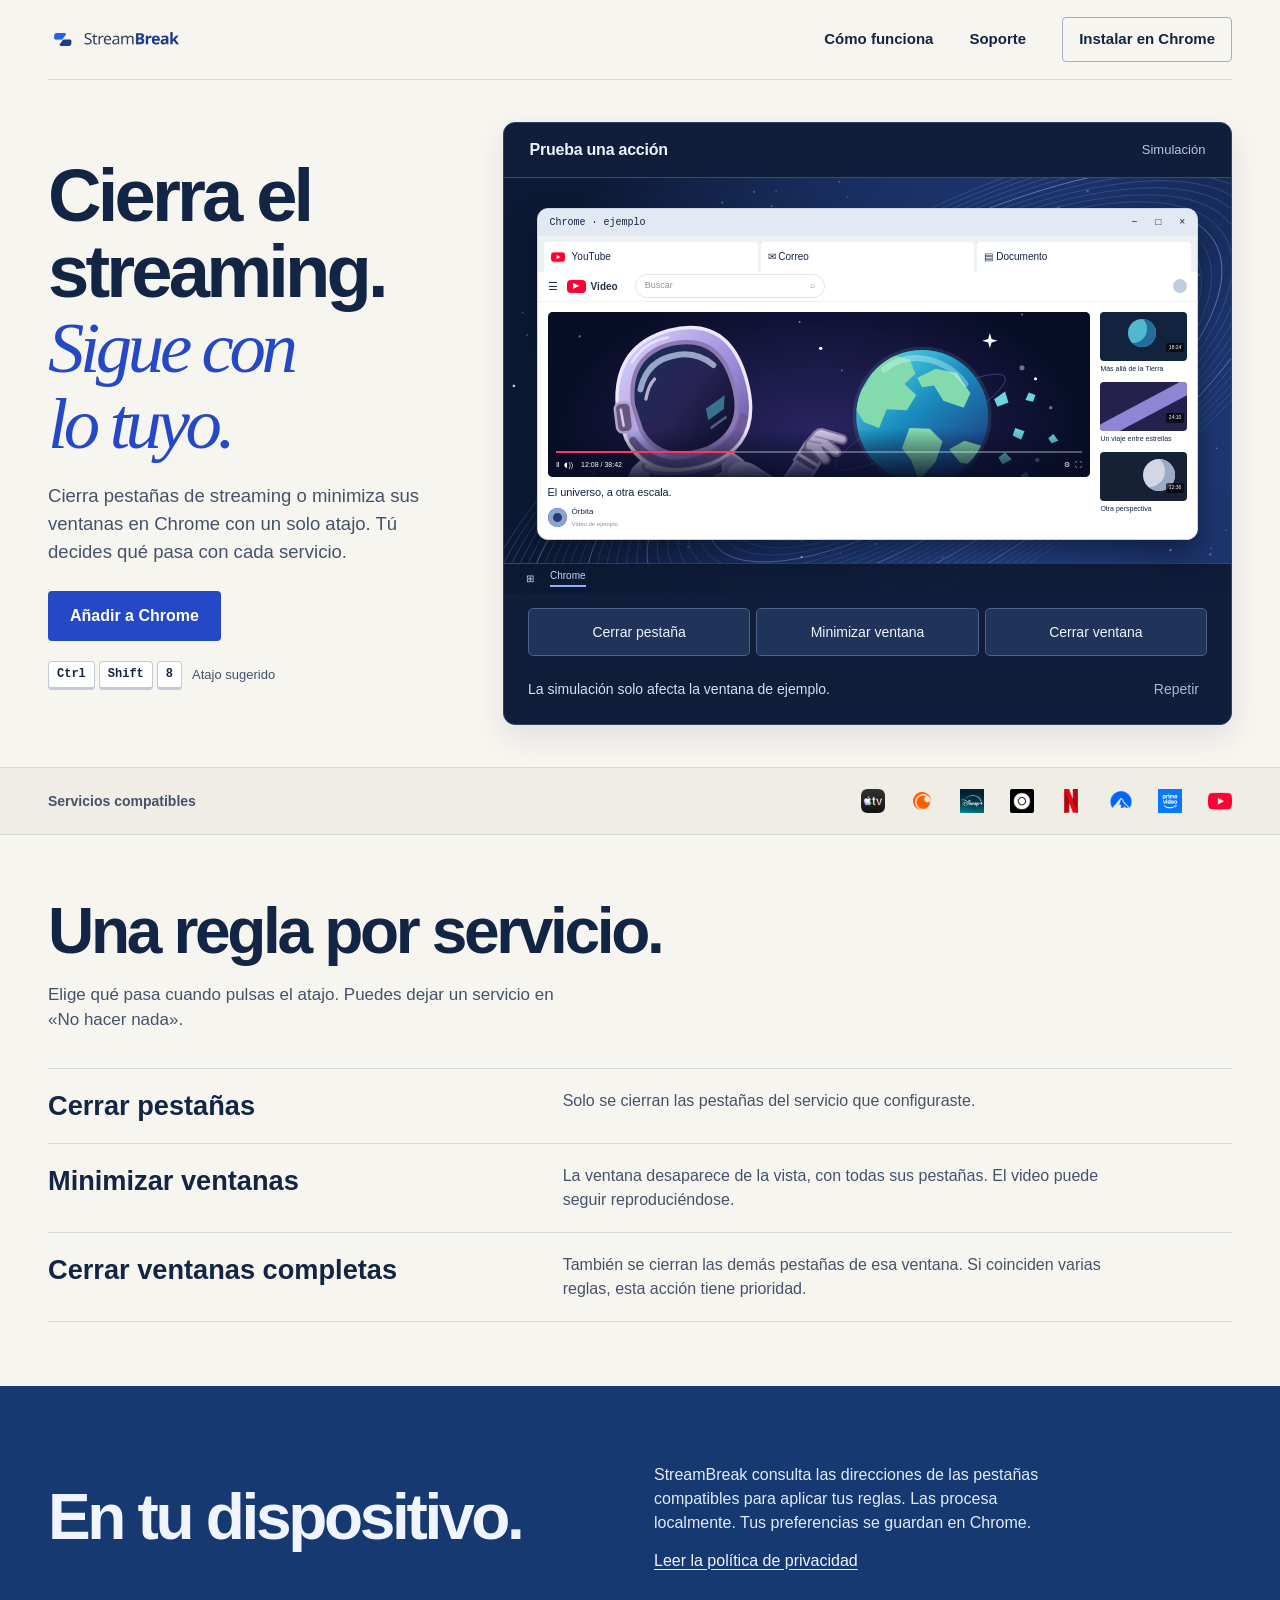
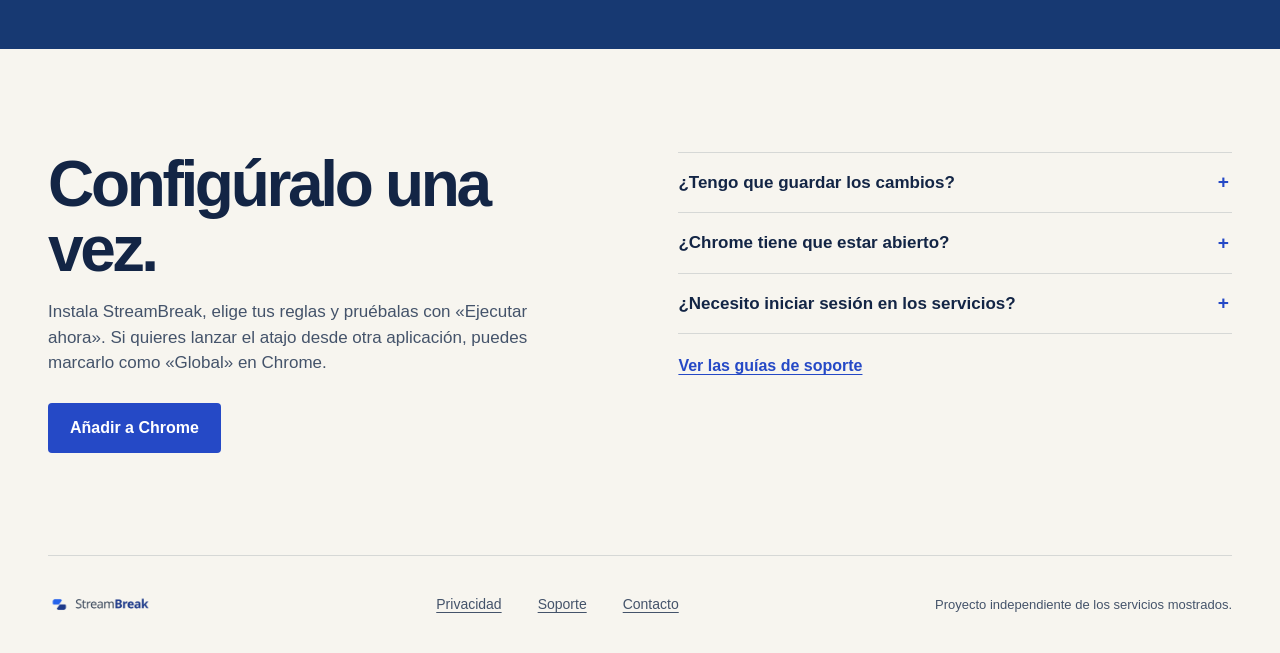
==== commit 3efc046a: "Publicar rediseño del sitio de StreamBreak" ====
--- a/index.html
+++ b/index.html
@@ -1 +1,70 @@
-<!doctype html><html lang="es"><head><meta charset="utf-8"><meta name="viewport" content="width=device-width,initial-scale=1"><title>StreamBreak: cierra pestañas de streaming con un atajo</title><meta name="description" content="Configura qué pestañas de streaming cerrar y qué ventanas minimizar. Ejecuta tus reglas en Chrome con un solo atajo."><meta property="og:title" content="StreamBreak. Ahora, a lo tuyo."><meta property="og:description" content="Cierra tu streaming con un solo atajo. Tú decides qué pasa con cada servicio."><meta property="og:type" content="website"><meta property="og:image" content="https://josueluna.github.io/streambreak-website/assets/social.png"><link rel="canonical" href="https://josueluna.github.io/streambreak-website/"><link rel="icon" href="assets/favicon.svg" type="image/svg+xml"><link rel="stylesheet" href="styles.css"><script src="app.js" defer></script></head><body><a class="skip" href="#contenido">Saltar al contenido</a><div class="wrap"><header class="nav"><a class="brand" href="index.html" aria-label="StreamBreak, inicio"><img src="assets/logo.png" width="1200" height="206" alt="StreamBreak"></a><nav class="nav-links" aria-label="Navegación principal"><a href="#como-funciona">Cómo funciona</a><a href="soporte.html">Ayuda</a><a class="nav-cta" href="https://chromewebstore.google.com/detail/streambreak/hneagebokajjgkgkiedidfomepabjmfc?hl=es" target="_blank" rel="noopener">Ver en Chrome ↗</a></nav></header><main id="contenido"><section class="hero"><div><h1>Ahora,<br>a lo <em>tuyo.</em></h1><p class="lead">Una extensión de Chrome para cerrar pestañas de streaming o minimizar sus ventanas con un atajo. Tú eliges qué ocurre con cada servicio.</p><a class="cta" href="https://chromewebstore.google.com/detail/streambreak/hneagebokajjgkgkiedidfomepabjmfc?hl=es" target="_blank" rel="noopener">Ver en Chrome Web Store <span aria-hidden="true">↗</span></a><div class="keyline"><kbd>Ctrl + Shift + 8</kbd><span>Atajo sugerido. Tú puedes cambiarlo.</span></div></div><div class="demo" aria-label="Demostración ilustrativa de las acciones"><div class="demo-caption"><strong>Prueba una acción</strong></div><div class="stage" id="stage"><div class="browser-window"><div class="browser-top"><span>Chrome · ejemplo</span><span aria-hidden="true">− &nbsp; □ &nbsp; ×</span></div><div class="browser-tabs"><span class="stream-tab"><img src="assets/services/youtube.png" alt="">YouTube</span><span>✉ Correo</span><span>▤ Documento</span></div><div class="browser-content"><div class="watch-ui"><div class="watch-toolbar" aria-hidden="true"><span class="watch-menu">☰</span><span class="watch-mark">▶</span><b>Video</b><span class="watch-search">Buscar <i>⌕</i></span><span class="watch-avatar"></span></div><div class="watch-layout"><div class="watch-main"><div class="video-player" role="img" aria-label="Ilustración estática de un video sobre el espacio"><img class="space-scene" src="assets/space-scene.svg" alt="Un astronauta y un planeta azul en el espacio"><div class="player-controls" aria-hidden="true"><span class="playback-progress"></span><div><span>Ⅱ &nbsp; ◖))</span><span>12:08 / 38:42</span><span class="player-settings">⚙ &nbsp; ⛶</span></div></div></div><strong class="video-title">El universo, a otra escala.</strong><div class="video-channel"><span class="channel-avatar"></span><span>Órbita <small>Video de ejemplo</small></span><span class="subscribe">Suscribirse</span></div></div><div class="recommendations" aria-hidden="true"><div><span class="mini-thumb planet-thumb"></span><b>Más allá de la Tierra</b><small>18:24</small></div><div><span class="mini-thumb wave-thumb"></span><b>Un viaje entre estrellas</b><small>24:10</small></div><div><span class="mini-thumb moon-thumb"></span><b>Otra perspectiva</b><small>12:36</small></div></div></div></div><div class="mail-ui"><div class="mail-top"><span class="mail-icon">✉</span><b>Tu correo</b><span>Buscar en el correo</span></div><div class="mail-message"><span></span><div><b>Tu día sigue aquí.</b><p>El correo y el documento permanecen abiertos.</p></div></div><div class="mail-line"></div><div class="mail-line short"></div><div class="mail-line"></div></div></div></div><div class="stage-closed">Se cerró la ventana completa.</div><div class="stage-bar"><span aria-hidden="true">⊞</span><span class="chrome-dot">Chrome</span></div></div><div class="demo-actions" role="group" aria-label="Elige una acción de ejemplo"><button type="button" data-action="closeTabs" aria-pressed="false">Cerrar pestaña</button><button type="button" data-action="minimize" aria-pressed="false">Minimizar ventana</button><button type="button" data-action="closeWindows" aria-pressed="false">Cerrar ventana</button></div><div class="demo-run"><button id="replay-action" type="button" disabled>Repetir ejemplo ↻</button><span>Simulación. No afecta tus pestañas.</span></div><p id="demo-result" role="status" aria-live="polite">Pulsa una acción para ver qué ocurre con esta ventana.</p><p class="demo-reset-help">El ejemplo se reinicia automáticamente. StreamBreak no reabre las pestañas que cierras.</p></div></section><div class="service-line"><p>Ocho servicios. Una regla para cada uno.</p><div class="service-icons" aria-label="Servicios compatibles"><img src="assets/services/apple.png" alt="Apple TV+" title="Apple TV+"><img src="assets/services/crunchyroll.png" alt="Crunchyroll" title="Crunchyroll"><img src="assets/services/disney.png" alt="Disney+" title="Disney+"><img src="assets/services/max.png" alt="Max / HBO Max" title="Max / HBO Max"><img src="assets/services/netflix.png" alt="Netflix" title="Netflix"><img src="assets/services/paramount.png" alt="Paramount+" title="Paramount+"><img src="assets/services/prime.png" alt="Prime Video" title="Prime Video"><img src="assets/services/youtube.png" alt="YouTube" title="YouTube"></div></div><section class="section" id="como-funciona"><div class="section-title"><div><h2>Qué pasa con tus pestañas</h2></div><p>Elige una acción para cada servicio. Tus reglas se ejecutan al pulsar el atajo o el botón de la extensión.</p></div><div class="rule-list"><div class="rule"><span class="number">01</span><h3>Cierra solo la pestaña.</h3><p>Solo se cierran las pestañas del servicio que configuraste. Las demás siguen abiertas.</p></div><div class="rule"><span class="number">02</span><h3>Minimiza la ventana.</h3><p>Minimiza toda la ventana para retomarla después. La reproducción puede continuar: minimizar no pausa ni silencia.</p></div><div class="rule"><span class="number">03</span><h3>Cierra la ventana completa.</h3><p>Se cierran todas sus pestañas, incluidas las que no son de streaming. Elige esta acción con cuidado.</p></div></div><aside class="honesty"><b aria-hidden="true">↗</b><p>También puedes elegir «No hacer nada». Si varias reglas coinciden en una ventana, cerrarla tiene prioridad. Una pestaña excluida no queda protegida si otra regla cierra esa ventana.</p></aside></section></main></div><section class="dark-band" aria-labelledby="privacy-title"><div class="wrap dark-inner"><div><h2 id="privacy-title">Tus reglas se guardan en tu dispositivo</h2><p>StreamBreak procesa las direcciones compatibles en tu dispositivo para ejecutar tus acciones. No guarda esas direcciones ni las envía a servidores.</p><a href="privacidad.html">Lee la política de privacidad ↗</a></div><ul class="privacy-points"><li>Preferencias guardadas localmente.</li><li>Sin cuentas, publicidad ni analítica en la extensión.</li><li>Una combinación, incluso desde otra aplicación.</li><li>Chrome debe permanecer abierto.</li></ul></div></section><div class="wrap"><section class="section faq" aria-labelledby="faq-title"><h2 id="faq-title">Preguntas frecuentes</h2><details><summary>¿Cómo empiezo?</summary><p>Instala StreamBreak desde Chrome Web Store, abre su configuración y elige al menos una acción. Inicialmente los servicios están en «No hacer nada». Las reglas se guardan automáticamente. Después usa «Ejecutar ahora» o tu atajo.</p></details><details><summary>¿Funciona si estoy en otra aplicación?</summary><p>Sí, con el atajo configurado como «Global» en Chrome. Desde StreamBreak pulsa «Cambiar en Chrome», busca la extensión y revisa la combinación y su alcance. Chrome tiene que seguir abierto y la combinación no debe estar ocupada por otro programa.</p></details><details><summary>¿Minimizar detiene el video?</summary><p>No. Minimizar oculta la ventana, pero no pausa ni silencia la reproducción. Para cerrar las pestañas del servicio, elige «Cerrar pestañas».</p></details><details><summary>¿Puedo configurar todos y luego hacer excepciones?</summary><p>Sí. «Aplicar a los 8» reemplaza las reglas actuales por una acción común. Después puedes ajustar cada servicio. «Deshacer» restaura el cambio general y conserva los ajustes individuales posteriores.</p></details><details><summary>¿Necesito iniciar sesión en los servicios?</summary><p>No para configurar ni probar StreamBreak. La extensión identifica servicios por sus direcciones, aunque no se esté reproduciendo un video. Para ver contenido, cada servicio mantiene sus propios requisitos.</p></details></section><section class="final"><h2>Instala StreamBreak</h2><a class="cta" href="https://chromewebstore.google.com/detail/streambreak/hneagebokajjgkgkiedidfomepabjmfc?hl=es" target="_blank" rel="noopener">Conoce StreamBreak en Chrome <span aria-hidden="true">↗</span></a></section><footer class="footer"><span>StreamBreak · Control y espacio.</span><nav aria-label="Información"><a href="privacidad.html">Privacidad</a><a href="soporte.html">Soporte</a><a href="mailto:josue.luna.gamboa@gmail.com">Contacto</a></nav><span>Proyecto independiente de los servicios mostrados.</span></footer></div></body></html>+<!doctype html>
+<html lang="es">
+<head>
+<meta charset="utf-8"><meta name="viewport" content="width=device-width,initial-scale=1">
+<meta name="description" content="Cierra pestañas o minimiza ventanas de streaming en Chrome. Elige una regla por servicio.">
+<meta property="og:title" content="StreamBreak. Ahora, a lo tuyo.">
+<meta property="og:description" content="Cierra tu streaming con un solo atajo. Tú decides qué pasa con cada servicio.">
+<meta property="og:type" content="website">
+<meta property="og:image" content="https://josueluna.github.io/streambreak-website/assets/social.png">
+<link rel="canonical" href="https://josueluna.github.io/streambreak-website/">
+<link rel="icon" href="assets/favicon.svg" type="image/svg+xml">
+<link rel="stylesheet" href="styles.css">
+<link rel="stylesheet" href="rediseno.css"><title>StreamBreak · Cierra el streaming con un atajo</title><script src="app.js" defer></script>
+<script src="orbitas.js" defer></script>
+</head>
+<body class="site home">
+<a class="skip-link" href="#contenido">Saltar al contenido</a>
+<header class="site-header frame"><a class="signature" href="index.html" aria-label="StreamBreak, inicio"><img src="assets/logo.png" alt="StreamBreak" width="1200" height="206"></a>
+<nav aria-label="Navegación principal"><a href="index.html#como-funciona">Cómo funciona</a><a href="soporte.html">Soporte</a><a class="nav-install" href="https://chromewebstore.google.com/detail/streambreak/hneagebokajjgkgkiedidfomepabjmfc?hl=es">Instalar en Chrome</a></nav>
+</header>
+<main id="contenido">
+
+<section class="landing-hero frame" aria-labelledby="landing-title">
+  <div class="hero-copy">
+    <h1 id="landing-title">Cierra el<br class="desktop-break"> streaming.<br><em>Sigue con<br class="desktop-break"> lo tuyo.</em></h1>
+    <p>Cierra pestañas de streaming o minimiza sus ventanas en Chrome con un solo atajo. Tú decides qué pasa con cada servicio.</p>
+    <a class="install" href="https://chromewebstore.google.com/detail/streambreak/hneagebokajjgkgkiedidfomepabjmfc?hl=es">Añadir a Chrome</a>
+    <div class="shortcut-line" aria-label="Atajo sugerido: Control, Shift y 8"><span aria-hidden="true"><kbd>Ctrl</kbd><kbd>Shift</kbd><kbd>8</kbd></span> Atajo sugerido</div>
+  </div>
+  <section class="live-demo" aria-labelledby="demo-heading">
+    <div class="demo-header"><h2 id="demo-heading">Prueba una acción</h2><span>Simulación</span></div>
+    <div class="stage" id="stage" aria-hidden="true"><canvas class="orbital-field"></canvas><div class="browser-window"><div class="browser-top"><span>Chrome · ejemplo</span><span aria-hidden="true">− &nbsp; □ &nbsp; ×</span></div><div class="browser-tabs"><span class="stream-tab"><img src="assets/services/youtube.png" alt="">YouTube</span><span>✉ Correo</span><span>▤ Documento</span></div><div class="browser-content"><div class="watch-ui"><div class="watch-toolbar" aria-hidden="true"><span class="watch-menu">☰</span><span class="watch-mark">▶</span><b>Video</b><span class="watch-search">Buscar <i>⌕</i></span><span class="watch-avatar"></span></div><div class="watch-layout"><div class="watch-main"><div class="video-player" role="img" aria-label="Ilustración estática de un video sobre el espacio"><img class="space-scene" src="assets/space-scene.svg" alt="Un astronauta y un planeta azul en el espacio"><div class="player-controls" aria-hidden="true"><span class="playback-progress"></span><div><span>Ⅱ &nbsp; ◖))</span><span>12:08 / 38:42</span><span class="player-settings">⚙ &nbsp; ⛶</span></div></div></div><strong class="video-title">El universo, a otra escala.</strong><div class="video-channel"><span class="channel-avatar"></span><span>Órbita <small>Video de ejemplo</small></span></div></div><div class="recommendations" aria-hidden="true"><div><span class="mini-thumb planet-thumb"></span><b>Más allá de la Tierra</b><small>18:24</small></div><div><span class="mini-thumb wave-thumb"></span><b>Un viaje entre estrellas</b><small>24:10</small></div><div><span class="mini-thumb moon-thumb"></span><b>Otra perspectiva</b><small>12:36</small></div></div></div></div><div class="mail-ui"><div class="mail-top"><span class="mail-icon">✉</span><b>Tu correo</b><span>Buscar en el correo</span></div><div class="mail-message"><span></span><div><b>Tu día sigue aquí.</b><p>El correo y el documento permanecen abiertos.</p></div></div><div class="mail-line"></div><div class="mail-line short"></div><div class="mail-line"></div></div></div></div><div class="stage-closed">Se cerró la ventana completa.</div><div class="stage-bar"><span aria-hidden="true">⊞</span><span class="chrome-dot">Chrome</span></div></div>
+    <div class="demo-controls">
+      <div class="demo-actions" role="group" aria-label="Acciones de ejemplo">
+        <button type="button" data-action="closeTabs" aria-pressed="false">Cerrar pestaña</button>
+        <button type="button" data-action="minimize" aria-pressed="false">Minimizar ventana</button>
+        <button type="button" data-action="closeWindows" aria-pressed="false">Cerrar ventana</button>
+      </div>
+      <p id="demo-result" role="status" aria-live="polite">La simulación solo afecta la ventana de ejemplo.</p>
+      <button id="replay-action" type="button" disabled>Repetir</button>
+    </div>
+  </section>
+</section>
+<div class="services-strip"><div class="frame"><p>Servicios compatibles</p><div class="service-icons" aria-label="Servicios compatibles"><img src="assets/services/apple.png" alt="Apple TV+" title="Apple TV+"><img src="assets/services/crunchyroll.png" alt="Crunchyroll" title="Crunchyroll"><img src="assets/services/disney.png" alt="Disney+" title="Disney+"><img src="assets/services/max.png" alt="Max / HBO Max" title="Max / HBO Max"><img src="assets/services/netflix.png" alt="Netflix" title="Netflix"><img src="assets/services/paramount.png" alt="Paramount+" title="Paramount+"><img src="assets/services/prime.png" alt="Prime Video" title="Prime Video"><img src="assets/services/youtube.png" alt="YouTube" title="YouTube"></div></div></div>
+<section id="como-funciona" class="how frame" aria-labelledby="how-heading">
+  <h2 id="how-heading">Una regla por servicio.</h2>
+  <p class="section-lead">Elige qué pasa cuando pulsas el atajo. Puedes dejar un servicio en «No hacer nada».</p>
+  <dl class="action-list">
+    <div><dt>Cerrar pestañas</dt><dd>Solo se cierran las pestañas del servicio que configuraste.</dd></div>
+    <div><dt>Minimizar ventanas</dt><dd>La ventana desaparece de la vista, con todas sus pestañas. El video puede seguir reproduciéndose.</dd></div>
+    <div><dt>Cerrar ventanas completas</dt><dd>También se cierran las demás pestañas de esa ventana. Si coinciden varias reglas, esta acción tiene prioridad.</dd></div>
+  </dl>
+</section>
+<section class="privacy-strip" aria-labelledby="local-heading"><div class="frame">
+  <h2 id="local-heading">En tu dispositivo.</h2>
+  <div><p>StreamBreak consulta las direcciones de las pestañas compatibles para aplicar tus reglas. Las procesa localmente. Tus preferencias se guardan en Chrome.</p><a href="privacidad.html">Leer la política de privacidad</a></div>
+</div></section>
+<section class="getting-started frame" aria-labelledby="start-heading">
+  <div><h2 id="start-heading">Configúralo una vez.</h2><p>Instala StreamBreak, elige tus reglas y pruébalas con «Ejecutar ahora». Si quieres lanzar el atajo desde otra aplicación, puedes marcarlo como «Global» en Chrome.</p><a class="install" href="https://chromewebstore.google.com/detail/streambreak/hneagebokajjgkgkiedidfomepabjmfc?hl=es">Añadir a Chrome</a></div>
+  <div class="faq-list">
+    <details><summary>¿Tengo que guardar los cambios?</summary><p>Las reglas se guardan al cambiarlas. Puedes aplicar una acción a todos los servicios y ajustar las excepciones después.</p></details>
+    <details><summary>¿Chrome tiene que estar abierto?</summary><p>Sí, también al usar el atajo global. La combinación debe estar disponible y las acciones deben estar activadas en StreamBreak.</p></details>
+    <details><summary>¿Necesito iniciar sesión en los servicios?</summary><p>Puedes configurar StreamBreak sin iniciar sesión. Cada servicio tiene sus propios requisitos para reproducir contenido.</p></details>
+    <a href="soporte.html">Ver las guías de soporte</a>
+  </div>
+</section>
+</main>
+<footer class="public-footer frame"><a class="signature" href="index.html" aria-label="StreamBreak, inicio"><img src="assets/logo.png" alt="StreamBreak" width="1200" height="206"></a><nav aria-label="Información"><a href="privacidad.html">Privacidad</a><a href="soporte.html">Soporte</a><a href="mailto:josue.luna.gamboa@gmail.com">Contacto</a></nav><small>Proyecto independiente de los servicios mostrados.</small></footer>
+</body>
+</html>
--- a/rediseno.css
+++ b/rediseno.css
@@ -0,0 +1,213 @@
+
+:root {
+  --paper: #f7f5ef;
+  --ink: #132545;
+  --body: #44536a;
+  --blue: #2549c6;
+  --night: #111e39;
+  --line: #d6d8d6;
+  font: 16px/1.5 "Segoe UI", Arial, sans-serif;
+  color: var(--ink);
+  background: var(--paper);
+  font-synthesis: none;
+}
+*, *::before, *::after { box-sizing: border-box; }
+html { scroll-padding-top: 1.5rem; }
+body { margin: 0; }
+a { color: inherit; text-underline-offset: .19em; }
+button { font: inherit; }
+img { max-width: 100%; }
+:where(a, button, summary):focus-visible { outline: 3px solid #3159df; outline-offset: 5px; }
+.frame { width: min(100% - 96px, 1264px); margin-inline: auto; }
+.skip-link { position: fixed; top: 12px; left: 12px; z-index: 5; padding: 12px 20px; background: white; transform: translateY(-140%); }
+.skip-link:focus { transform: none; }
+.signature { display: inline-flex; width: 172px; flex: none; }
+.signature img { display: block; width: 100%; height: auto; }
+.site-header, .public-footer { display: flex; align-items: center; justify-content: space-between; gap: 1.25rem; }
+.site-header { min-height: 80px; border-bottom: 1px solid var(--line); }
+.site-header nav, .public-footer nav { display: flex; align-items: center; gap: clamp(14px, 3vw, 36px); }
+.site-header nav a { text-decoration: none; font-size: .9375rem; font-weight: 600; }
+.site-header nav a:hover, .site-header nav [aria-current] { color: var(--blue); text-decoration: underline; }
+.site-header .nav-install { padding: 10px 16px; border: 1px solid #a4aec2; border-radius: 4px; }
+.public-footer { border-top: 1px solid var(--line); min-height: 98px; padding-block: 20px; color: var(--body); font-size: .875rem; }
+.public-footer .signature { width: 132px; }
+.public-footer small { font-size: .8125rem; }
+
+.landing-hero {
+  display: grid;
+  grid-template-columns: minmax(0,.71fr) minmax(0,1.29fr);
+  align-items: center;
+  gap: clamp(28px, 4.2vw, 62px);
+  padding-block: clamp(32px, 5vw, 72px);
+}
+.site h1, .site h2 { margin: 0; letter-spacing: -.052em; line-height: 1.02; }
+.hero-copy h1 { font-size: clamp(3.65rem, 5.8vw, 6.2rem); font-weight: 670; }
+.hero-copy h1 em, .index-frame h1 em { color: var(--blue); font: italic 400 .98em/.98 Georgia, serif; letter-spacing: -.06em; }
+.hero-copy > p { max-width: 36ch; margin: 1.35rem 0 1.55rem; color: var(--body); font-size: clamp(1rem, 1.45vw, 1.22rem); line-height: 1.5; }
+.install { display: inline-flex; align-items: center; justify-content: center; min-height: 50px; padding: 12px 22px; color: white; background: var(--blue); text-decoration: none; font-weight: 650; border-radius: 4px; }
+.install:hover { background: #183aa8; }
+.install:active { transform: translateY(1px); }
+.shortcut-line { display: flex; flex-wrap: wrap; align-items: center; gap: 10px; margin-top: 20px; font-size: .8125rem; color: var(--body); }
+.shortcut-line span { display: flex; gap: 4px; }
+.shortcut-line kbd, .support-note kbd { border: 1px solid #c4cad5; border-bottom-width: 3px; border-radius: 4px; background: white; font: 600 .75rem/1.25 ui-monospace,Consolas,monospace; padding: 5px 8px; color: var(--ink); }
+
+.live-demo { background: var(--night); color: #edf2ff; overflow: hidden; border: 1px solid #2c426d; border-radius: 12px; box-shadow: 0 12px 30px #192c501a; }
+.demo-header { min-height: 55px; display: flex; justify-content: space-between; align-items: center; gap: 15px; padding: 13px clamp(15px,2vw,26px); border-bottom: 1px solid #364c76; }
+.demo-header h2 { font-size: 1rem; letter-spacing: -.015em; }
+.demo-header span { color: #b5c6ea; font-size: .8125rem; }
+.live-demo .stage { isolation: isolate; background: #0d1a35; border: 0; border-radius: 0; color: var(--ink); padding: clamp(14px, 2.55vw, 36px); height: auto; min-height: 0; padding-bottom: clamp(40px, 4.2vw, 56px); }
+.orbital-field { position: absolute; inset: 0; width: 100%; height: 100%; z-index: -1; pointer-events: none; }
+.live-demo .browser-window { background: #fff; height: clamp(305px, 31vw, 410px); border-radius: 11px; box-shadow: 0 14px 31px #071022aa; }
+.live-demo .browser-top { background: #e2e9f3; }
+.live-demo .video-player { max-height: 278px; }
+.live-demo .stage-bar { background: #0e1b35eb; color: #d1e0fc; border-top: 1px solid #32476b; height: 31px; padding-inline: 22px; }
+.live-demo .chrome-dot { border-color: #91b3ff; line-height: 1.08; }
+.live-demo .stage-closed { color: #f0f4ff; inset: 47% 0 auto; padding-inline: 15px; font-size: 1.0625rem; }
+.live-demo .stage[data-done=minimize] .chrome-dot { color: white; background: #304f99; border-radius: 3px; box-shadow: 0 0 0 4px #304f99; }
+.live-demo .stage[data-done] .browser-window { visibility: hidden; transition: opacity .36s, transform .36s, visibility 0s .36s; }
+.live-demo .stage[data-done=closeTabs] .browser-window { visibility: visible; }
+.live-demo .stage[data-restored] .browser-window { transition: none; }
+.demo-controls { display: grid; grid-template-columns: 1fr auto; align-items: center; gap: 12px; padding: 14px clamp(14px,2vw,24px); }
+.demo-controls .demo-actions { grid-column: 1 / -1; display: grid; grid-template-columns: repeat(3,minmax(0,1fr)); gap: 6px; margin: 0; }
+.demo-controls .demo-actions button { min-height: 48px; padding: 8px 6px; color: #eef4ff; background: #203358; border: 1px solid #49618c; border-radius: 5px; font-size: .875rem; }
+.demo-controls .demo-actions button:hover { background: #304c7e; }
+.demo-controls .demo-actions button[aria-pressed=true] { color: #142648; background: #dce7ff; border-color: #dce7ff; }
+.demo-controls #demo-result { margin: 0; min-height: 2.6em; font-size: .875rem; line-height: 1.35; color: #d3dff7; display: flex; align-items: center; }
+.demo-controls #replay-action { min-height: 42px; border: 0; border-radius: 4px; padding: 6px 8px; background: transparent; color: #e6efff; text-decoration: underline; text-underline-offset: 4px; font-size: .875rem; }
+.demo-controls #replay-action:disabled { color: #aab7d3; text-decoration: none; cursor: default; }
+.live-demo button:focus-visible { outline-color: #afc7ff; outline-offset: 2px; }
+@media (prefers-reduced-motion: reduce) {
+  .live-demo .stage[data-done] .browser-window { transition: none; }
+  .install:active { transform: none; }
+}
+
+.services-strip { border-block: 1px solid var(--line); background: #efede5; }
+.services-strip .frame { display: flex; justify-content: space-between; align-items: center; gap: 14px; padding-block: 14px; min-height: 66px; }
+.services-strip p { margin: 0; color: var(--body); font-size: .875rem; font-weight: 620; }
+.services-strip .service-icons { display: flex; flex-wrap: wrap; gap: clamp(8px, 2vw, 26px); }
+.services-strip img { display: block; width: 24px; height: 24px; object-fit: contain; }
+.how { padding-block: clamp(58px,8vw,110px); }
+.how h2, .getting-started h2, .privacy-strip h2 { font-size: clamp(2rem,5vw,4.5rem); }
+.section-lead, .getting-started p { color: var(--body); max-width: 54ch; font-size: 1.0625rem; }
+.action-list { margin: 35px 0 0; }
+.action-list > div { display: grid; grid-template-columns: minmax(0,.85fr) minmax(0,1.15fr); gap: 20px; align-items: start; padding: 20px 0; border-top: 1px solid var(--line); }
+.action-list > div:last-child { border-bottom: 1px solid var(--line); }
+.action-list dt { font-size: clamp(1.125rem,2.4vw,1.7rem); font-weight: 650; line-height: 1.25; }
+.action-list dd { margin: 0; color: var(--body); max-width: 61ch; }
+.privacy-strip { background: #173972; color: #f0f4ff; }
+.privacy-strip .frame { display: grid; grid-template-columns: 1fr 1fr; gap: 28px; align-items: center; padding-block: clamp(44px,6vw,84px); }
+.privacy-strip p { margin: 0 0 14px; max-width: 47ch; color: #e0eafa; }
+.privacy-strip a:focus-visible { outline-color: #afc7ff; }
+.getting-started { display: grid; grid-template-columns: 1fr 1fr; gap: clamp(25px, 6vw, 90px); padding-block: clamp(54px,8vw,110px); }
+.getting-started .install { margin-top: 10px; }
+.faq-list > a { display: inline-block; margin-top: 20px; font-weight: 600; color: var(--blue); }
+.faq-list details, .support-guides details { border-bottom: 1px solid var(--line); }
+.faq-list details:first-child, .support-guides details:first-of-type { border-top: 1px solid var(--line); }
+.site summary { cursor: pointer; list-style: none; position: relative; padding: 17px 31px 17px 0; font-weight: 650; }
+.site summary::-webkit-details-marker { display: none; }
+.site summary::after { content: '+'; position: absolute; right: 3px; top: 50%; transform: translateY(-50%); color: var(--blue); font-size: 1.2rem; }
+.site details[open] > summary::after { content: '−'; }
+.site summary:hover { color: var(--blue); }
+.faq-list details p { margin: 0 0 17px; }
+
+.section-label { display: flex; gap: 9px; align-items: center; font-size: .875rem; color: var(--body); }
+.document-intro { padding-block: clamp(32px,5vw,64px) 36px; }
+.document-intro h1, .support-intro h1, .index-frame h1 { margin: 14px 0 18px; font-size: clamp(2.5rem,6.4vw,5.75rem); font-weight: 670; }
+.document-intro > p:not(.section-label), .support-intro p:not(.section-label) { max-width: 42ch; font-size: clamp(1rem,1.65vw,1.3rem); }
+.document-date { display: flex; flex-wrap: wrap; gap: 6px 14px; border-top: 1px solid var(--line); max-width: 48rem; padding-top: 14px; font-size: .875rem; color: var(--body); }
+.document-date span { font-weight: 650; }
+.document-grid { display: grid; grid-template-columns: 220px minmax(0, 780px); gap: clamp(25px, 6vw, 86px); padding: 12px 0 clamp(46px,7vw,92px); }
+.document-nav { position: sticky; top: 1.25rem; align-self: start; border-left: 2px solid #a6b4dc; padding: 0 14px; }
+.document-nav p { font-weight: 700; margin: 0 0 8px; }
+.document-nav a { display: block; padding: 5px 0; color: var(--body); font-size: .875rem; text-decoration: none; }
+.document-nav a:hover { color: var(--blue); text-decoration: underline; }
+.document-body { background: #fffefa; padding: clamp(18px, 3.2vw, 42px); border: 1px solid var(--line); border-radius: 7px; }
+.document-body section + section { border-top: 1px solid var(--line); margin-top: 25px; padding-top: 25px; }
+.document-body h2 { font-size: clamp(1.35rem,2.6vw,1.9rem); letter-spacing: -.033em; scroll-margin-top: 20px; }
+.document-body p { max-width: 67ch; line-height: 1.7; margin: 12px 0 0; color: var(--body); overflow-wrap: anywhere; }
+.document-body section:target h2 { color: var(--blue); }
+.support-intro { background: #e8edfb; }
+.support-intro .frame { display: grid; grid-template-columns: 1.3fr .7fr; align-items: end; gap: 28px; padding-block: clamp(30px,5vw,72px); }
+.support-intro .support-note { align-self: center; justify-self: end; background: #f7f8ff; padding: 24px; border-left: 3px solid #2e55ce; max-width: 350px; }
+.support-intro .support-note p { margin: 10px 0 0; font-size: .9375rem; color: var(--body); }
+.support-grid { display: grid; grid-template-columns: minmax(0,1.25fr) minmax(250px,.75fr); gap: clamp(25px,6vw,82px); padding-block: clamp(32px,6vw,76px); }
+.support-guides h2, .support-contact h2 { font-size: clamp(1.55rem,3.4vw,2.65rem); margin-bottom: 22px; }
+.support-guides details > div { padding: 0 0 16px; color: var(--body); }
+.support-guides details ol, .support-guides details p { margin: 0; }
+.support-guides li + li { margin-top: 6px; }
+.support-contact { padding: clamp(18px,3vw,32px); border: 1px solid var(--line); background: #fffefa; align-self: start; border-radius: 7px; overflow-wrap: anywhere; }
+.support-contact h2 { margin-bottom: 12px; font-size: 1.65rem; }
+.support-contact p { color: var(--body); }
+.support-contact a { color: var(--blue); }
+.support-contact .support-privacy { display: block; margin-top: 16px; color: var(--body); }
+
+.index-frame { max-width: 1000px; padding-block: 28px 40px; }
+.index-frame > header { display: flex; align-items: center; justify-content: space-between; gap: 18px; padding-bottom: 18px; border-bottom: 1px solid var(--line); }
+.index-frame > header > a:last-child { font-size: .875rem; font-weight: 650; }
+.index-frame h1 { margin: clamp(35px,6vw,78px) 0 12px; }
+.index-frame > p { margin-bottom: 32px; max-width: 58ch; color: var(--body); }
+.index-layout { display: grid; grid-template-columns: 1fr 1fr; gap: 16px; }
+.index-layout section { padding: clamp(15px, 2.5vw, 30px); border: 1px solid var(--line); border-radius: 8px; background: #fffefa; }
+.index-layout section:nth-child(2) { background: #e9eefc; border-color: #cbd4f0; }
+.index-layout h2 { font-size: 1.25rem; margin-bottom: 12px; }
+.index-layout a { display: grid; gap: 3px; padding: 12px 5px 12px 0; border-top: 1px solid #d5dae5; text-decoration: none; }
+.index-layout a strong { color: var(--blue); text-decoration: underline; }
+.index-layout a span { font-size: .875rem; color: var(--body); }
+.index-layout a:hover { padding-left: 5px; }
+.index-frame footer { display: flex; flex-wrap: wrap; justify-content: space-between; gap: 8px; font-size: .875rem; color: var(--body); padding-top: 18px; }
+
+@media (max-width: 1050px) {
+  .frame { width: calc(100% - 64px); }
+  .landing-hero { grid-template-columns: minmax(0,.77fr) minmax(0,1.23fr); gap: 26px; }
+  .hero-copy h1 { font-size: clamp(3.15rem,6vw,5rem); }
+}
+@media (max-width: 800px) {
+  .frame { width: calc(100% - 42px); }
+  .landing-hero { grid-template-columns: 1fr; gap: 24px; }
+  .hero-copy h1 { font-size: clamp(3rem, 9vw, 5rem); }
+  .desktop-break { display: none; }
+  .hero-copy > p { max-width: 50ch; }
+  .live-demo .browser-window { height: clamp(285px,55vw,400px); }
+  .document-grid { grid-template-columns: 180px minmax(0,1fr); gap: 16px; }
+}
+@media (max-width: 560px) {
+  .frame { width: calc(100% - 32px); }
+  .site-header { flex-wrap: wrap; align-content: center; min-height: 0; padding-block: 14px; gap: 14px; }
+  .signature { width: 145px; }
+  .site-header nav { width: 100%; justify-content: space-between; gap: 10px; }
+  .site-header nav a { font-size: .875rem; }
+  .site-header .nav-install { padding: 8px 9px; }
+  .landing-hero { padding-block: 26px; }
+  .hero-copy h1 { font-size: clamp(2.75rem, 10.7vw, 3.75rem); }
+  .hero-copy > p { margin-block: 13px 16px; }
+  .shortcut-line { margin-top: 12px; }
+  .live-demo .stage { padding: 12px 10px 39px; }
+  .live-demo .browser-window { height: clamp(220px,64vw,310px); }
+  .live-demo .watch-layout { grid-template-columns: 1fr; }
+  .live-demo .recommendations { display: none; }
+  .demo-controls { padding: 10px; gap: 6px; }
+  .demo-controls .demo-actions button { font-size: .8125rem; }
+  .services-strip .frame, .public-footer { flex-direction: column; align-items: flex-start; }
+  .action-list > div, .privacy-strip .frame, .getting-started, .document-grid, .support-intro .frame, .support-grid, .index-layout { grid-template-columns: 1fr; gap: 16px; }
+  .action-list > div { gap: 5px; }
+  .document-nav { position: static; }
+  .support-intro .support-note { justify-self: stretch; }
+  .public-footer { gap: 10px; }
+}
+
+
+/* Keep the demo controls visible on a laptop without cropping the browser example. */
+.live-demo .watch-ui { display: flex; flex-direction: column; }
+.live-demo .watch-toolbar { flex: 0 0 30px; }
+.live-demo .watch-layout { flex: 1; min-height: 0; grid-template-rows: minmax(0,1fr); }
+.live-demo .watch-main { display: flex; flex-direction: column; min-height: 0; }
+.live-demo .video-player { flex: 1; min-height: 0; aspect-ratio: auto; }
+.live-demo .video-channel { flex: none; }
+@media (min-width: 801px) {
+  .landing-hero { padding-block: clamp(28px, 3.3vw, 51px); }
+  .live-demo .stage { padding-top: clamp(16px, 2.3vw, 30px); }
+  .live-demo .browser-window { height: clamp(286px, 26vw, 365px); }
+}
+
+.live-demo .space-scene { object-position: 50% 24%; }
+
